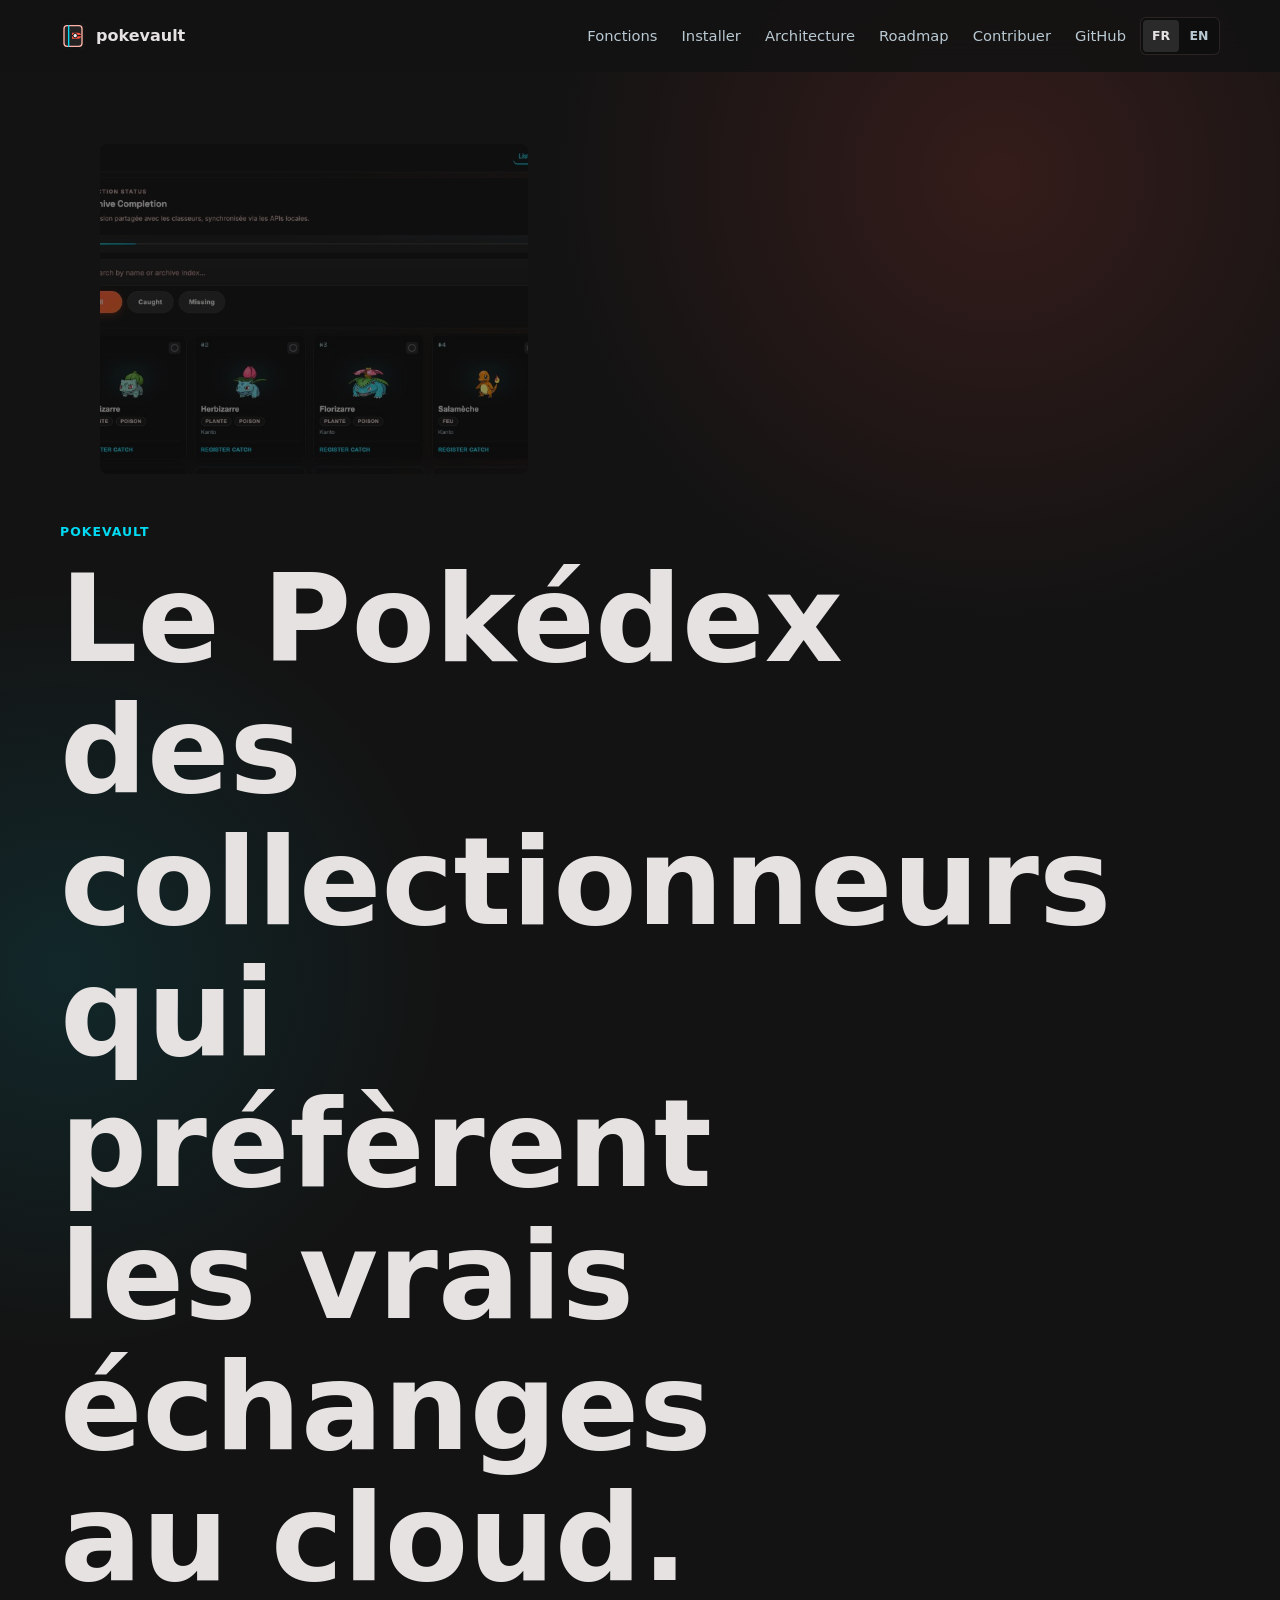
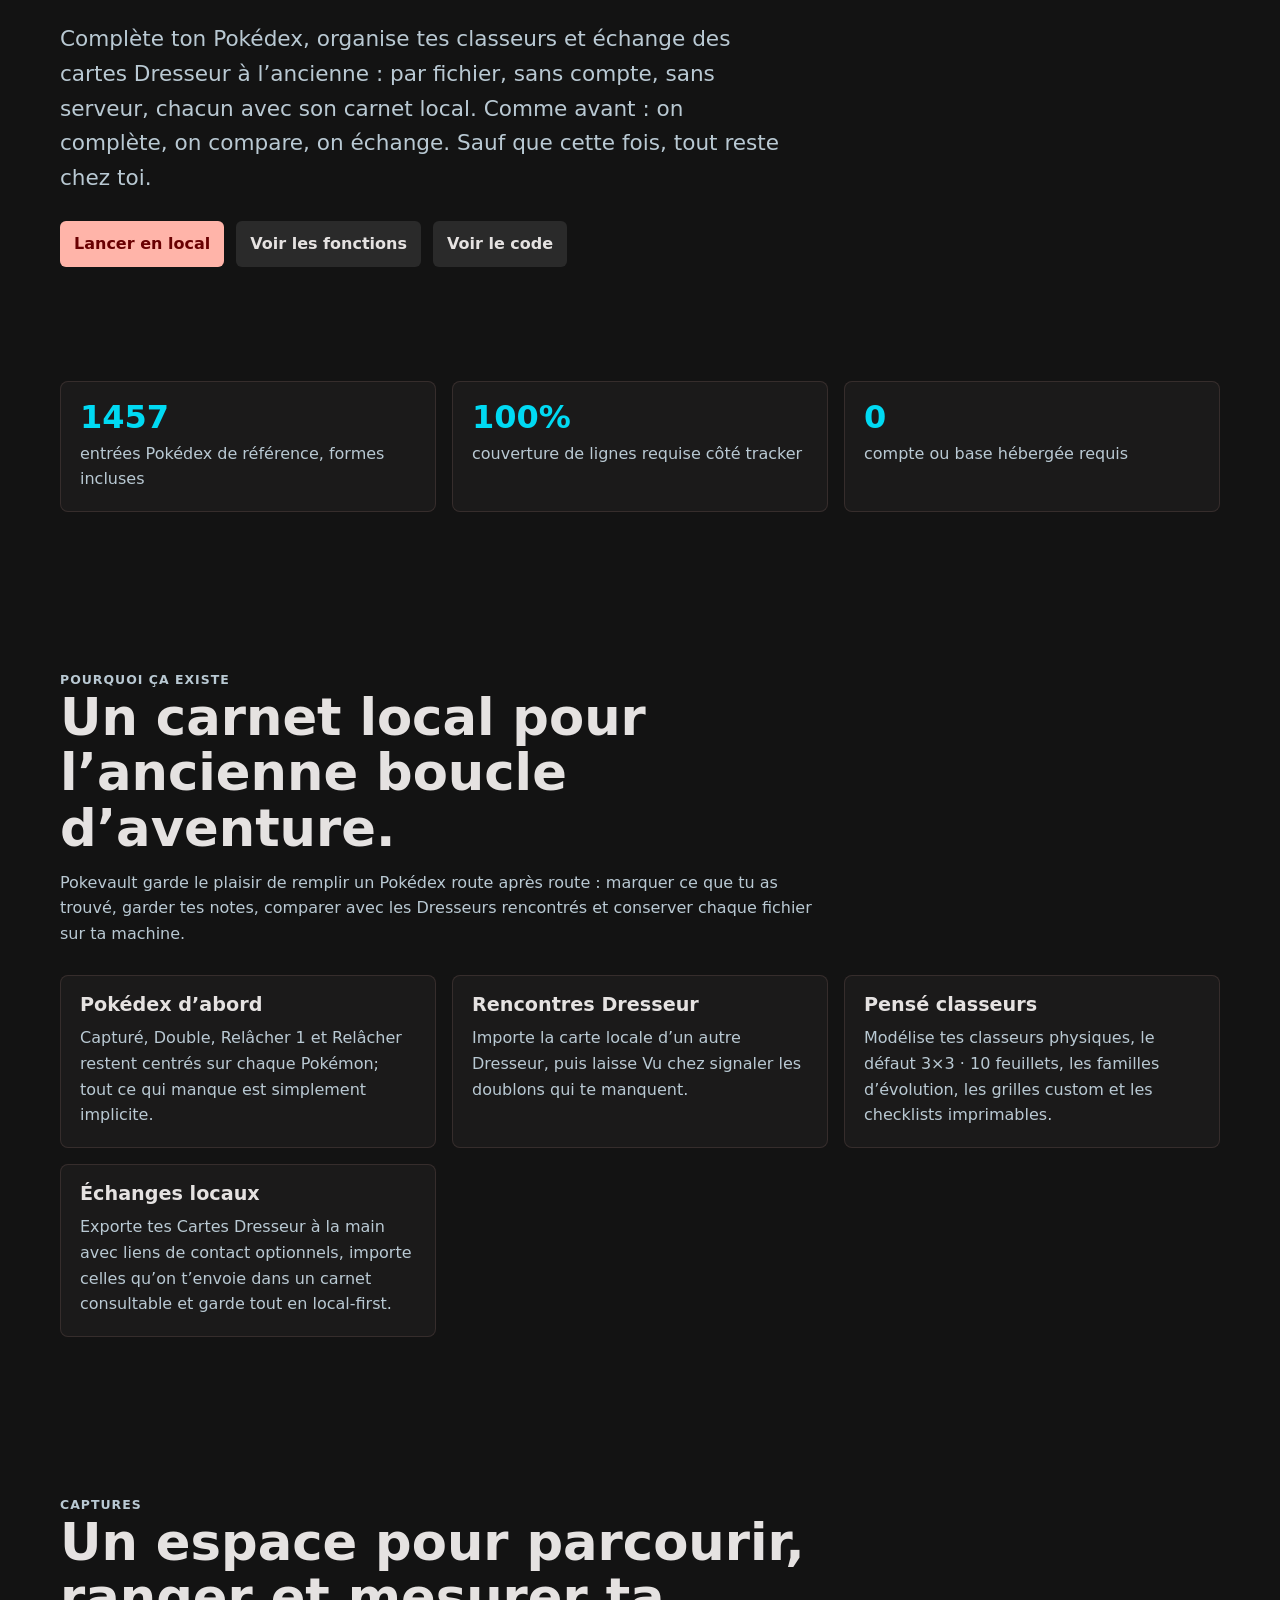
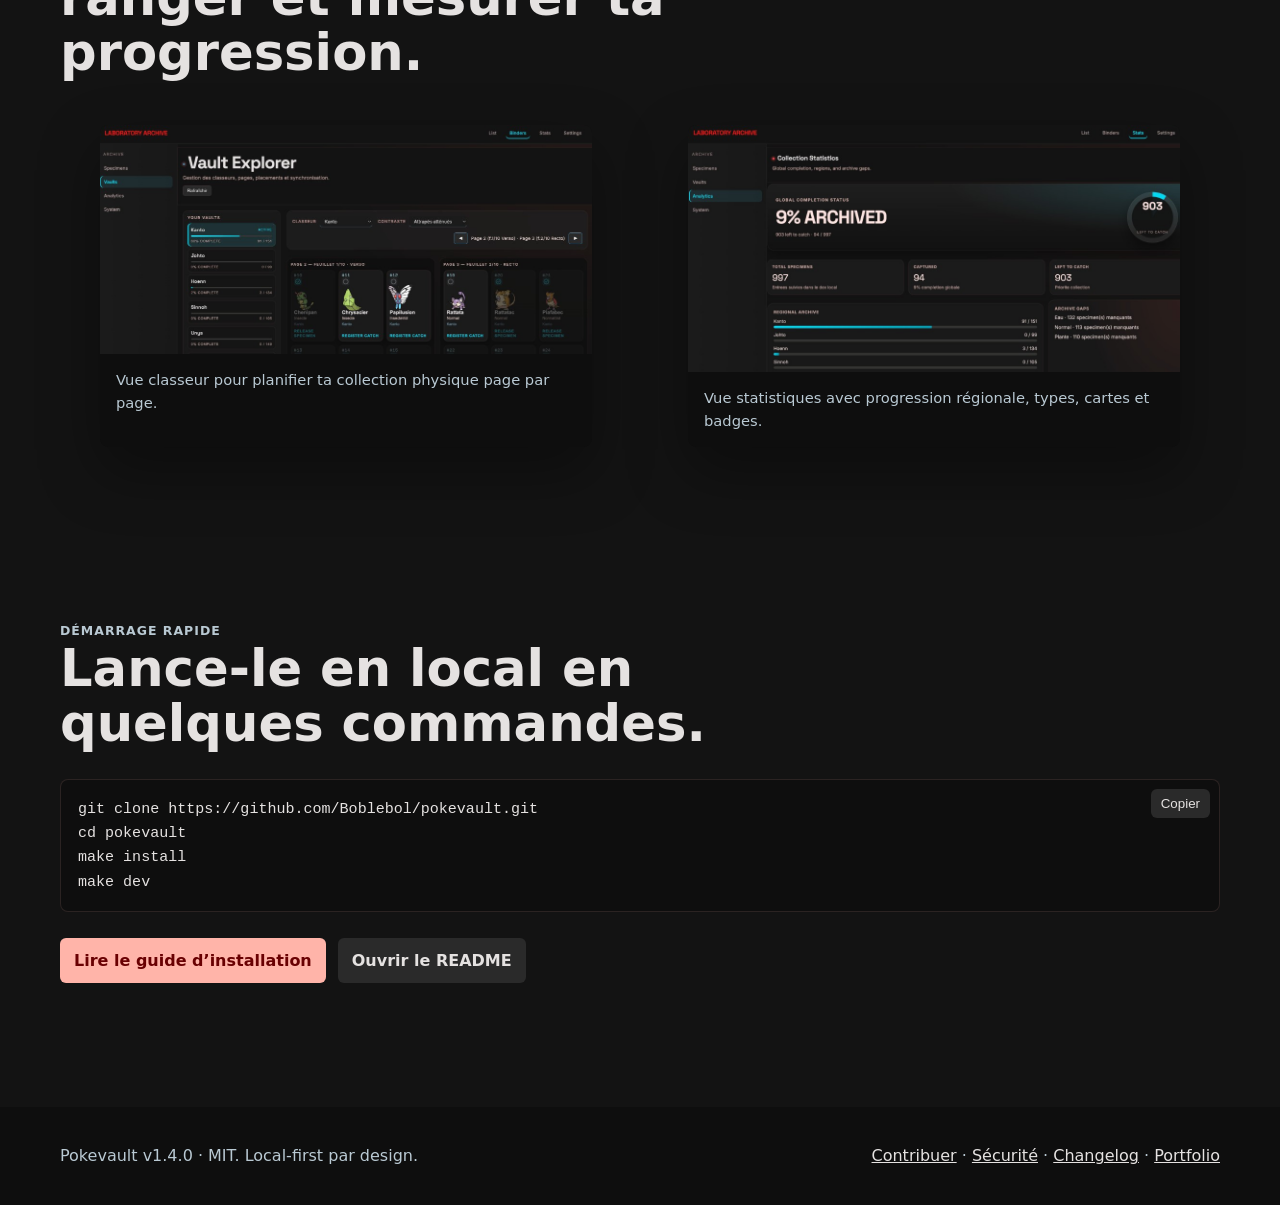
==== docs/index.html @ e346b589 "docs: align simplified capture trade model" ====
<!doctype html>
<html lang="fr" data-i18n-document="landing">
  <head>
    <meta charset="utf-8">
    <meta name="viewport" content="width=device-width, initial-scale=1">
    <title>Pokevault - Le Pokédex des vrais échanges</title>
    <meta name="description" content="Pokevault est le Pokédex local-first des collectionneurs qui préfèrent les vrais échanges au cloud.">
    <link rel="stylesheet" href="assets/site.css">
    <link rel="icon" href="assets/favicon.svg" type="image/svg+xml">
    <script src="assets/i18n.js" defer></script>
    <script src="assets/site.js" defer></script>
  </head>
  <body>
    <header class="site-header">
      <nav class="nav" aria-label="Navigation principale" data-i18n-aria-label="nav.main">
        <a class="brand" href="index.html" data-nav><span class="brand-mark" aria-hidden="true"><img src="assets/logo-mark.svg" alt=""></span><span>pokevault</span></a>
        <div class="nav-links">
          <a href="features.html" data-nav data-i18n="nav.features">Fonctions</a>
          <a href="install.html" data-nav data-i18n="nav.install">Installer</a>
          <a href="architecture.html" data-nav data-i18n="nav.architecture">Architecture</a>
          <a href="roadmap.html" data-nav data-i18n="nav.roadmap">Roadmap</a>
          <a href="contributing.html" data-nav data-i18n="nav.contribute">Contribuer</a>
          <a href="https://github.com/Boblebol/pokevault">GitHub</a>
          <div class="language-switch" role="group" aria-label="Langue" data-i18n-aria-label="nav.language">
            <button type="button" data-i18n-locale="fr" aria-pressed="true">FR</button>
            <button type="button" data-i18n-locale="en" aria-pressed="false">EN</button>
          </div>
        </div>
      </nav>
    </header>

    <main class="page">
      <section class="hero">
        <div class="hero-inner">
          <figure class="hero-shot" aria-label="Capture de la vue collection Pokevault" data-i18n-aria-label="landing.hero.shot_label">
            <img src="screenshots/list-view.png" alt="Grille de collection Pokevault avec progression et cartes Pokemon" data-i18n-alt="landing.hero.shot_alt">
          </figure>
          <div class="hero-copy">
            <p class="eyebrow" data-i18n="landing.hero.kicker">pokevault</p>
            <h1 data-i18n="landing.hero.title">Le Pokédex des collectionneurs qui préfèrent les vrais échanges au cloud.</h1>
            <p class="lead" data-i18n="landing.hero.lead">
              Complète ton Pokédex, organise tes classeurs et échange des
              cartes Dresseur à l’ancienne : par fichier, sans compte, sans
              serveur, chacun avec son carnet local. Comme avant : on complète,
              on compare, on échange. Sauf que cette fois, tout reste chez toi.
            </p>
            <div class="actions">
              <a class="btn btn-primary" href="install.html" data-i18n="landing.hero.primary">Lancer en local</a>
              <a class="btn" href="features.html" data-i18n="landing.hero.features">Voir les fonctions</a>
              <a class="btn" href="https://github.com/Boblebol/pokevault" data-i18n="landing.hero.source">Voir le code</a>
            </div>
          </div>
        </div>
      </section>

      <section class="section">
        <div class="grid grid-3">
          <div class="metric"><strong>1457</strong><span data-i18n="landing.metric.entries">entrées Pokédex de référence, formes incluses</span></div>
          <div class="metric"><strong>100%</strong><span data-i18n="landing.metric.coverage">couverture de lignes requise côté tracker</span></div>
          <div class="metric"><strong>0</strong><span data-i18n="landing.metric.accounts">compte ou base hébergée requis</span></div>
        </div>
      </section>

      <section class="section">
        <div class="section-head">
          <p class="eyebrow" data-i18n="landing.why.kicker">Pourquoi ça existe</p>
          <h2 data-i18n="landing.why.title">Un carnet local pour l’ancienne boucle d’aventure.</h2>
          <p data-i18n="landing.why.text">
            Pokevault garde le plaisir de remplir un Pokédex route après route :
            marquer ce que tu as trouvé, garder tes notes, comparer avec les
            Dresseurs rencontrés et conserver chaque fichier sur ta machine.
          </p>
        </div>
        <div class="grid grid-3">
          <article class="feature">
            <h3 data-i18n="landing.feature.pokedex.title">Pokédex d’abord</h3>
            <p data-i18n="landing.feature.pokedex.text">Capturé, Double, Relâcher 1 et Relâcher restent centrés sur chaque Pokémon; tout ce qui manque est simplement implicite.</p>
          </article>
          <article class="feature">
            <h3 data-i18n="landing.feature.trainers.title">Rencontres Dresseur</h3>
            <p data-i18n="landing.feature.trainers.text">Importe la carte locale d’un autre Dresseur, puis laisse Vu chez signaler les doublons qui te manquent.</p>
          </article>
          <article class="feature">
            <h3 data-i18n="landing.feature.binders.title">Pensé classeurs</h3>
            <p data-i18n="landing.feature.binders.text">Modélise tes classeurs physiques, le défaut 3×3 · 10 feuillets, les familles d’évolution, les grilles custom et les checklists imprimables.</p>
          </article>
          <article class="feature">
            <h3 data-i18n="landing.feature.local.title">Échanges locaux</h3>
            <p data-i18n="landing.feature.local.text">Exporte tes Cartes Dresseur à la main avec liens de contact optionnels, importe celles qu’on t’envoie dans un carnet consultable et garde tout en local-first.</p>
          </article>
        </div>
      </section>

      <section class="section">
        <div class="section-head">
          <p class="eyebrow" data-i18n="landing.screens.kicker">Captures</p>
          <h2 data-i18n="landing.screens.title">Un espace pour parcourir, ranger et mesurer ta progression.</h2>
        </div>
        <div class="grid grid-2">
          <figure class="screenshot">
            <img src="screenshots/binder-view.png" alt="Vue classeur avec navigation de coffres et grille de cartes" data-i18n-alt="landing.screens.binder_alt">
            <figcaption data-i18n="landing.screens.binder_caption">Vue classeur pour planifier ta collection physique page par page.</figcaption>
          </figure>
          <figure class="screenshot">
            <img src="screenshots/stats-view.png" alt="Vue statistiques avec métriques de complétion et cartes de progression" data-i18n-alt="landing.screens.stats_alt">
            <figcaption data-i18n="landing.screens.stats_caption">Vue statistiques avec progression régionale, types, cartes et badges.</figcaption>
          </figure>
        </div>
      </section>

      <section class="section">
        <div class="section-head">
          <p class="eyebrow" data-i18n="landing.quick.kicker">Démarrage rapide</p>
          <h2 data-i18n="landing.quick.title">Lance-le en local en quelques commandes.</h2>
        </div>
        <div class="code-card">
          <button class="copy-btn" type="button" data-copy="#quick-start" data-i18n="landing.quick.copy">Copier</button>
          <pre id="quick-start"><code>git clone https://github.com/Boblebol/pokevault.git
cd pokevault
make install
make dev</code></pre>
        </div>
        <div class="actions">
          <a class="btn btn-primary" href="install.html" data-i18n="landing.quick.install">Lire le guide d’installation</a>
          <a class="btn" href="../README.md" data-i18n="landing.quick.readme">Ouvrir le README</a>
        </div>
      </section>
    </main>

    <footer class="site-footer">
      <div class="footer-inner">
        <span data-i18n="landing.footer.status">Pokevault v1.4.0 · MIT. Local-first par design.</span>
        <span><a href="contributing.html" data-i18n="landing.footer.contribute">Contribuer</a> · <a href="../SECURITY.md" data-i18n="landing.footer.security">Sécurité</a> · <a href="../CHANGELOG.md" data-i18n="landing.footer.changelog">Changelog</a> · <a href="https://alexandre-enouf.fr" data-i18n="landing.footer.portfolio">Portfolio</a></span>
      </div>
    </footer>
  </body>
</html>
---- docs/assets/site.css ----
:root {
  color-scheme: dark;
  --bg: #131313;
  --bg-low: #0e0e0e;
  --surface: #1c1b1b;
  --surface-high: #2a2a2a;
  --surface-top: #353534;
  --text: #e5e2e1;
  --muted: #b9c9d3;
  --soft: #8c8582;
  --primary: #ffb4a9;
  --primary-strong: #ff5544;
  --accent: #00daf3;
  --accent-dim: #009fb2;
  --line: rgba(175, 135, 130, 0.18);
  --max: 1160px;
}

* {
  box-sizing: border-box;
}

html {
  scroll-behavior: smooth;
}

body {
  margin: 0;
  background:
    radial-gradient(circle at 78% 4%, rgba(255, 85, 68, 0.14), transparent 28rem),
    radial-gradient(circle at 5% 22%, rgba(0, 218, 243, 0.1), transparent 24rem),
    var(--bg);
  color: var(--text);
  font-family: Inter, ui-sans-serif, system-ui, -apple-system, BlinkMacSystemFont, "Segoe UI", sans-serif;
  line-height: 1.6;
}

a {
  color: inherit;
}

img {
  display: block;
  max-width: 100%;
}

.site-header {
  position: sticky;
  top: 0;
  z-index: 20;
  background: rgba(19, 19, 19, 0.88);
  backdrop-filter: blur(18px);
}

.nav {
  width: min(var(--max), calc(100% - 32px));
  margin: 0 auto;
  min-height: 72px;
  display: flex;
  align-items: center;
  justify-content: space-between;
  gap: 18px;
}

.brand {
  display: inline-flex;
  align-items: center;
  gap: 10px;
  text-decoration: none;
  font-weight: 800;
  letter-spacing: 0;
}

.brand-mark {
  width: 26px;
  height: 26px;
  border-radius: 6px;
  overflow: hidden;
  background: var(--bg-low);
  box-shadow: inset 0 0 0 1px var(--line);
}

.brand-mark img {
  width: 100%;
  height: 100%;
  object-fit: contain;
}

.nav-links {
  display: flex;
  align-items: center;
  gap: 4px;
  flex-wrap: wrap;
  justify-content: flex-end;
}

.nav-links a {
  color: var(--muted);
  text-decoration: none;
  font-size: 0.92rem;
  padding: 8px 10px;
  border-radius: 6px;
}

.nav-links a:hover,
.nav-links a[aria-current="page"] {
  color: var(--text);
  background: var(--surface-high);
}

.language-switch {
  display: inline-grid;
  grid-template-columns: repeat(2, minmax(36px, auto));
  gap: 2px;
  padding: 2px;
  border: 1px solid var(--line);
  border-radius: 6px;
  background: var(--bg-low);
}

.language-switch button {
  min-height: 32px;
  border: 0;
  border-radius: 4px;
  padding: 6px 8px;
  background: transparent;
  color: var(--muted);
  font: inherit;
  font-size: 0.78rem;
  font-weight: 800;
  letter-spacing: 0;
  cursor: pointer;
}

.language-switch button:hover,
.language-switch button.is-active,
.language-switch button[aria-pressed="true"] {
  background: var(--surface-high);
  color: var(--text);
}

.page {
  width: min(var(--max), calc(100% - 32px));
  margin: 0 auto;
}

.hero {
  min-height: calc(100vh - 72px);
  display: grid;
  align-items: end;
  padding: 56px 0 42px;
}

.hero-inner {
  display: grid;
  gap: 32px;
}

.hero-shot {
  position: relative;
  min-height: 330px;
  overflow: hidden;
  border-radius: 8px;
  background: var(--bg-low);
}

.hero-shot img {
  width: 100%;
  height: 100%;
  min-height: 330px;
  object-fit: cover;
  opacity: 0.52;
}

.hero-copy {
  max-width: 820px;
}

.eyebrow {
  margin: 0 0 12px;
  color: var(--accent);
  font-size: 0.78rem;
  font-weight: 800;
  letter-spacing: 0.08em;
  text-transform: uppercase;
}

h1,
h2,
h3 {
  margin: 0;
  line-height: 1.08;
  letter-spacing: 0;
}

h1 {
  font-size: clamp(3.2rem, 10vw, 7.6rem);
}

h2 {
  font-size: clamp(2rem, 4vw, 3.8rem);
}

h3 {
  font-size: 1.2rem;
}

.lead {
  max-width: 720px;
  margin: 18px 0 0;
  color: var(--muted);
  font-size: clamp(1.05rem, 2vw, 1.35rem);
}

.actions {
  display: flex;
  flex-wrap: wrap;
  gap: 12px;
  margin-top: 26px;
}

.btn {
  display: inline-flex;
  align-items: center;
  justify-content: center;
  min-height: 42px;
  padding: 10px 14px;
  border-radius: 6px;
  text-decoration: none;
  font-weight: 800;
  background: var(--surface-high);
  color: var(--text);
}

.btn-primary {
  background: var(--primary);
  color: #690002;
}

.section {
  padding: 72px 0;
}

.section-head {
  max-width: 760px;
  margin-bottom: 28px;
}

.section-head p {
  color: var(--muted);
  margin: 14px 0 0;
}

.grid {
  display: grid;
  gap: 16px;
}

.grid-2 {
  grid-template-columns: repeat(2, minmax(0, 1fr));
}

.grid-3 {
  grid-template-columns: repeat(3, minmax(0, 1fr));
}

.panel,
.feature,
.step,
.metric {
  background: rgba(28, 27, 27, 0.86);
  border-radius: 8px;
  padding: 20px;
  box-shadow: inset 0 0 0 1px var(--line);
}

.feature p,
.step p,
.panel p {
  margin: 10px 0 0;
  color: var(--muted);
}

.metric strong {
  display: block;
  font-size: 2rem;
  line-height: 1;
  color: var(--accent);
}

.metric span {
  display: block;
  margin-top: 8px;
  color: var(--muted);
}

.screenshot {
  overflow: hidden;
  border-radius: 8px;
  background: var(--bg-low);
  box-shadow: 0 24px 60px rgba(0, 0, 0, 0.34);
}

.screenshot figcaption {
  color: var(--muted);
  padding: 14px 16px;
  font-size: 0.92rem;
}

.code-card {
  position: relative;
  background: #0e0e0e;
  border-radius: 8px;
  padding: 18px;
  box-shadow: inset 0 0 0 1px var(--line);
}

.code-card pre {
  margin: 0;
  overflow: auto;
  color: var(--text);
  font-size: 0.94rem;
}

.copy-btn {
  position: absolute;
  top: 10px;
  right: 10px;
  border: 0;
  border-radius: 6px;
  padding: 7px 10px;
  color: var(--text);
  background: var(--surface-high);
  cursor: pointer;
}

.list {
  margin: 0;
  padding-left: 1.1rem;
  color: var(--muted);
}

.list li + li {
  margin-top: 8px;
}

.table {
  width: 100%;
  border-collapse: collapse;
  overflow: hidden;
  border-radius: 8px;
  background: rgba(28, 27, 27, 0.86);
}

.table th,
.table td {
  padding: 12px 14px;
  text-align: left;
  vertical-align: top;
  box-shadow: inset 0 -1px 0 var(--line);
}

.table th {
  color: var(--accent);
  font-size: 0.78rem;
  text-transform: uppercase;
  letter-spacing: 0.08em;
}

.table td {
  color: var(--muted);
}

.site-footer {
  margin-top: 52px;
  padding: 36px 0;
  background: var(--bg-low);
  color: var(--muted);
}

.footer-inner {
  width: min(var(--max), calc(100% - 32px));
  margin: 0 auto;
  display: flex;
  justify-content: space-between;
  gap: 18px;
  flex-wrap: wrap;
}

.footer-inner a {
  color: var(--text);
}

@media (min-width: 900px) {
  .hero-inner {
    grid-template-columns: 0.9fr 1.1fr;
    align-items: end;
  }

  .hero-copy {
    grid-column: 1 / -1;
  }
}

@media (max-width: 820px) {
  .nav {
    align-items: flex-start;
    flex-direction: column;
    padding: 16px 0;
  }

  .hero {
    min-height: auto;
    padding-top: 34px;
  }

  .grid-2,
  .grid-3 {
    grid-template-columns: 1fr;
  }
}
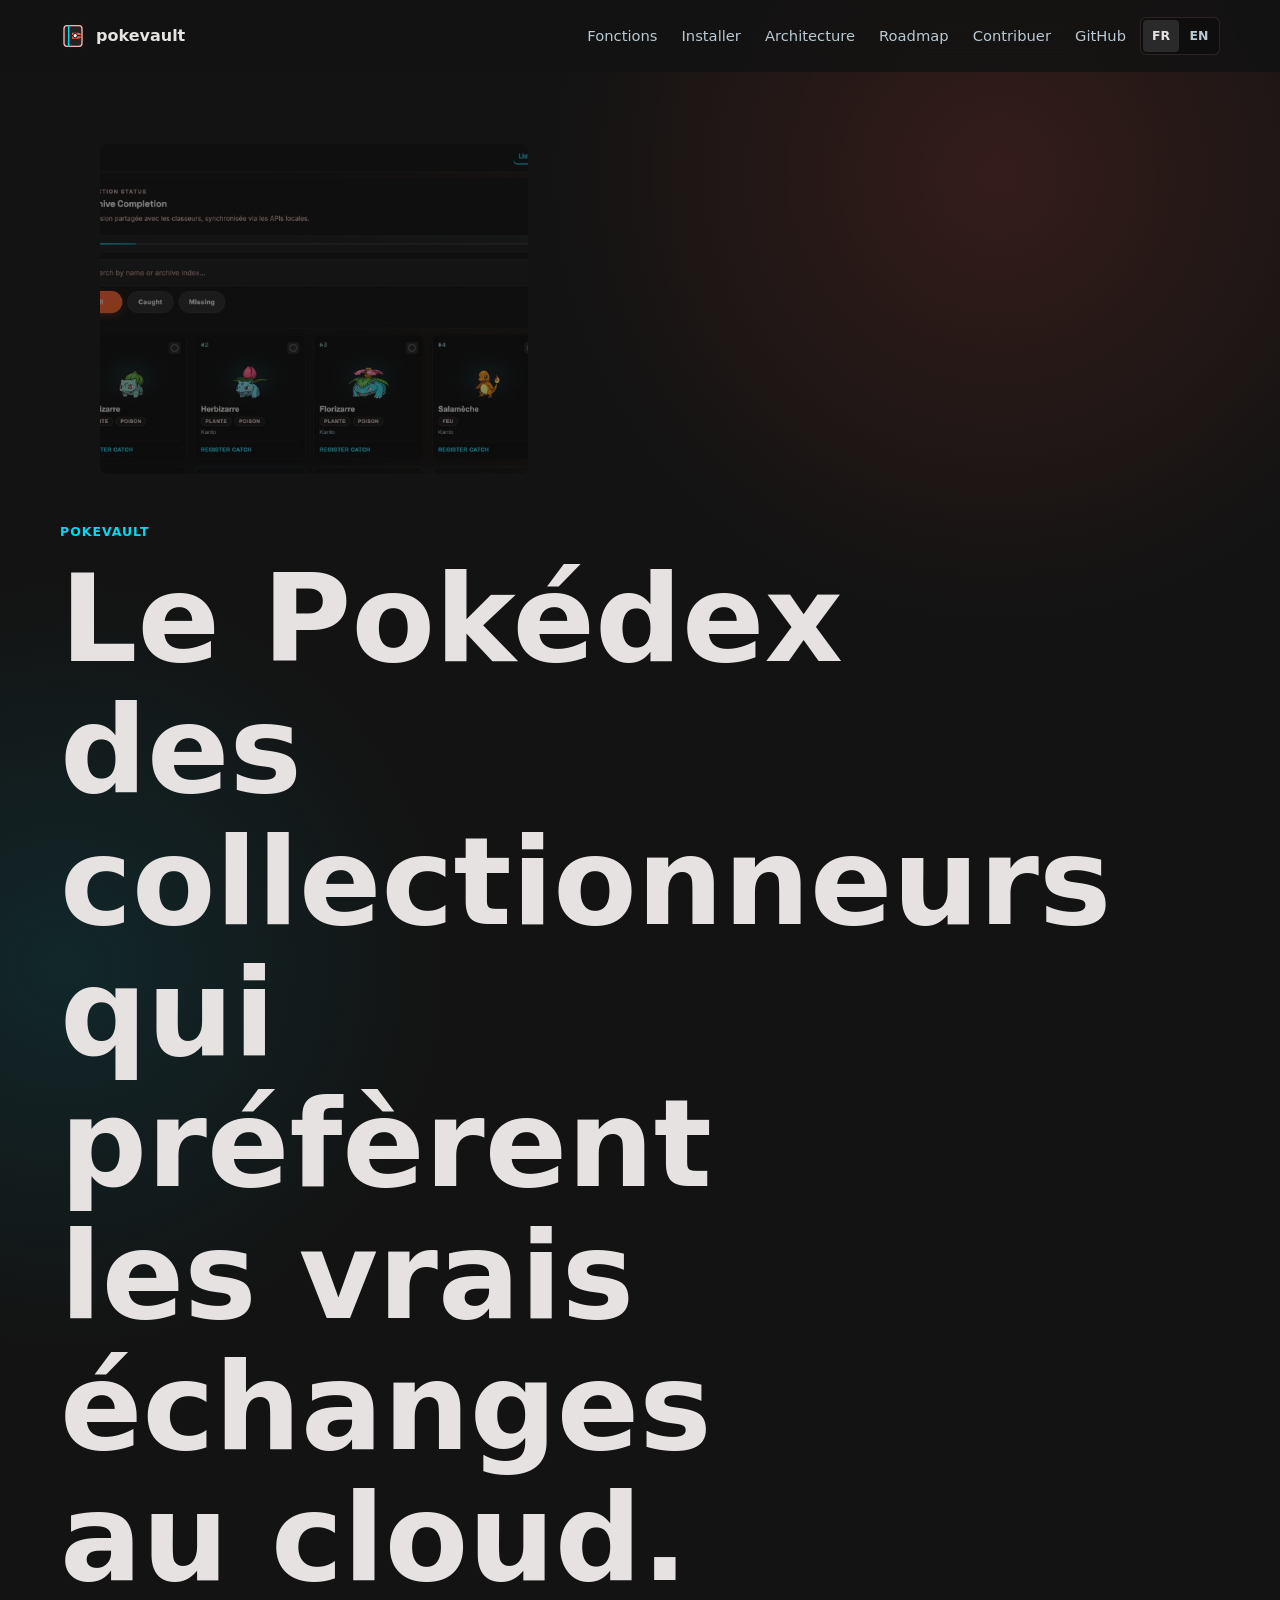
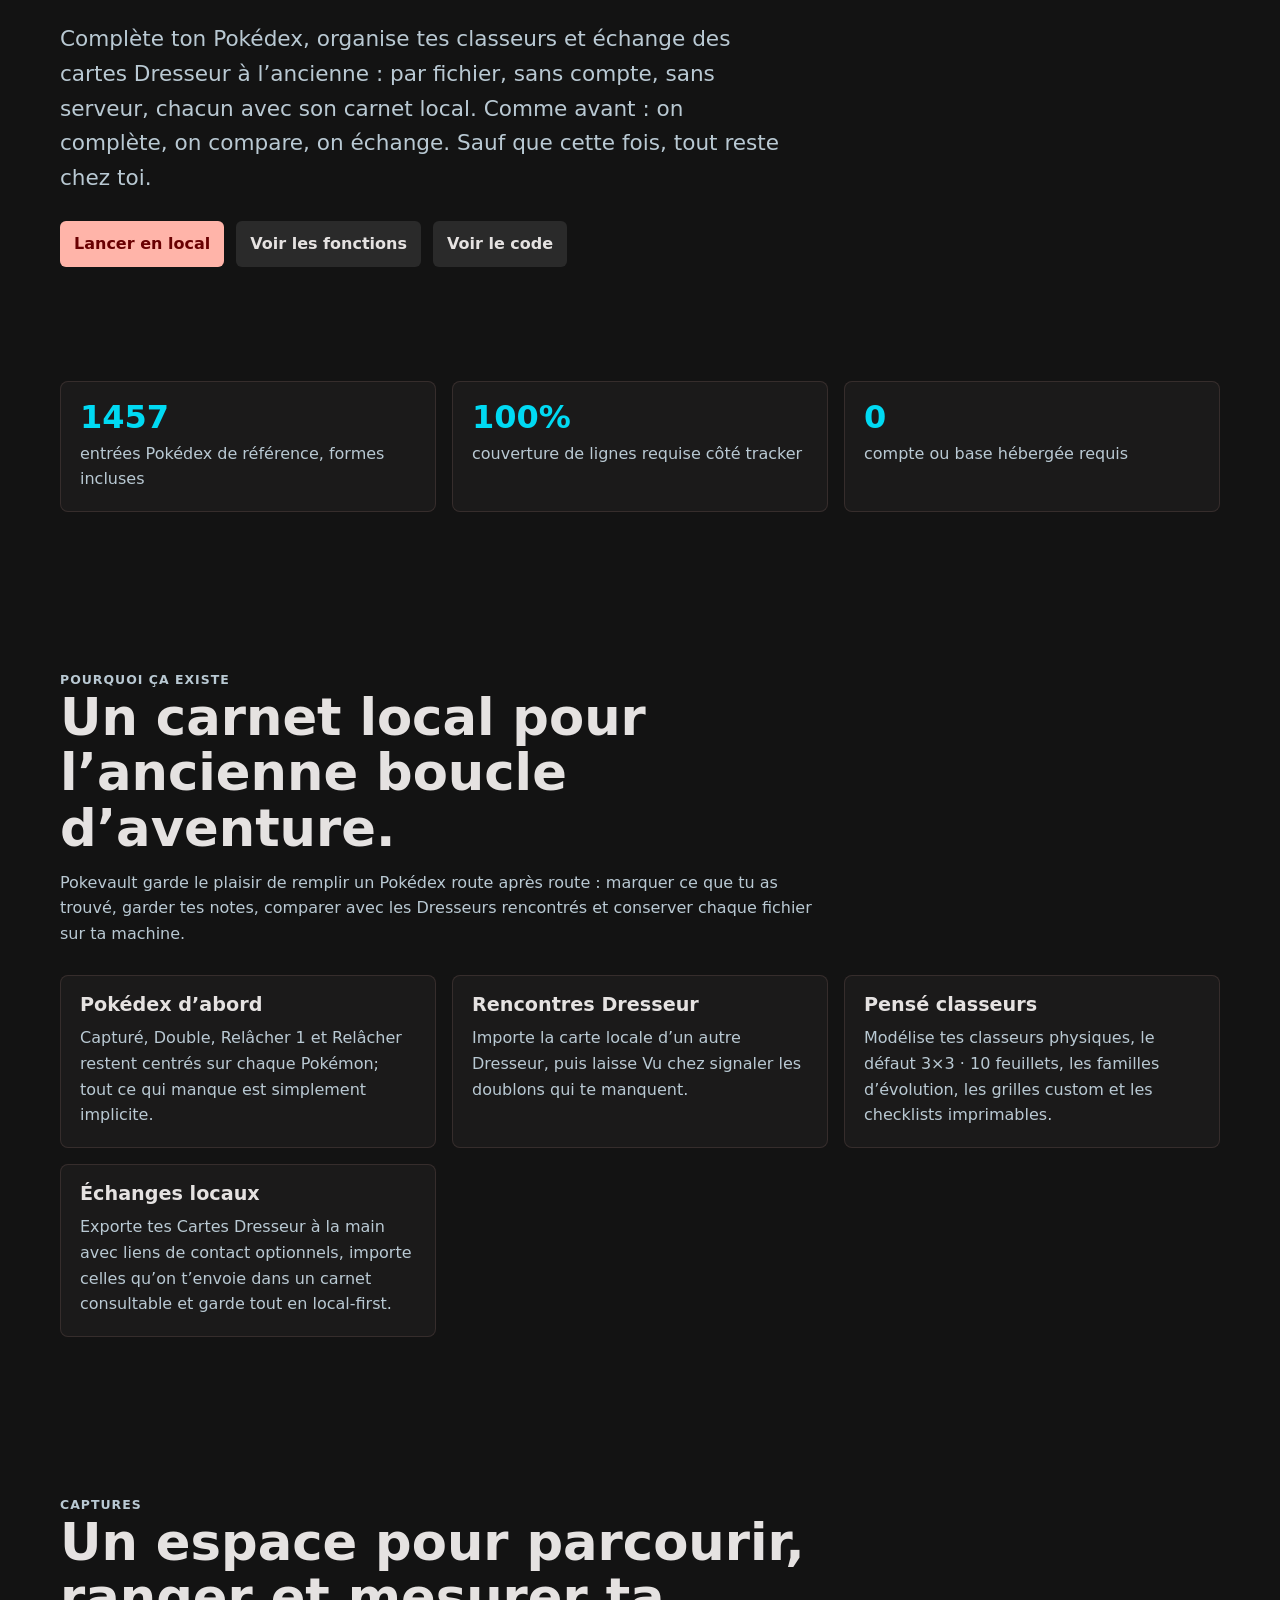
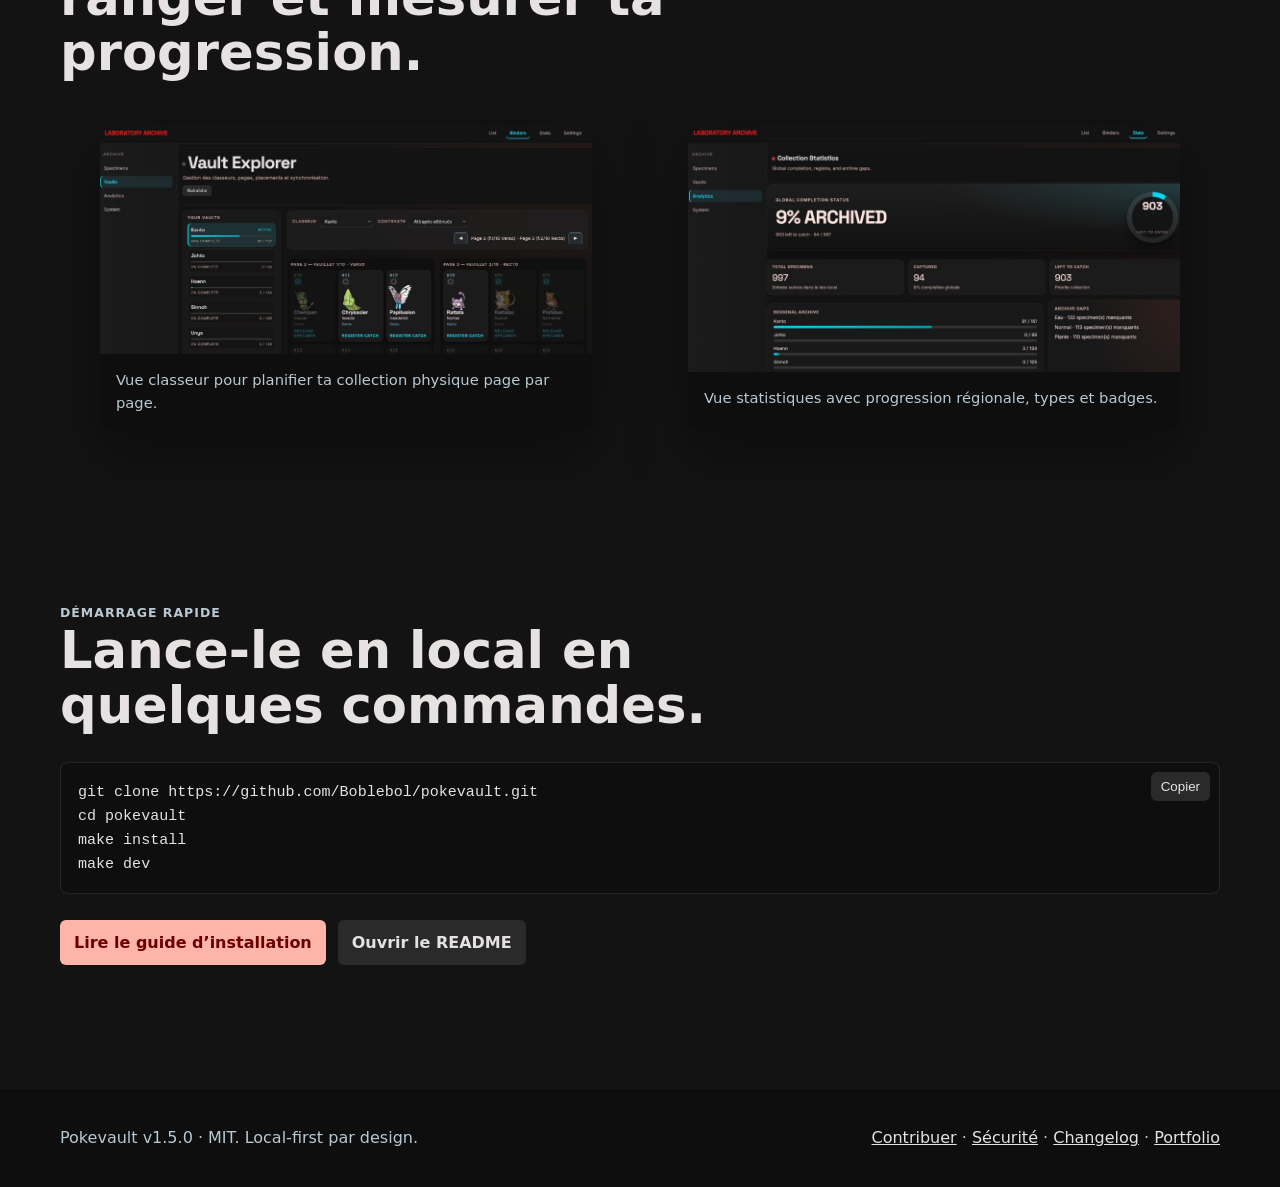
==== commit 1bb0da0a: "chore(release): prepare v1.5.0" ====
--- a/docs/index.html
+++ b/docs/index.html
@@ -129,7 +129,7 @@
 
     <footer class="site-footer">
       <div class="footer-inner">
-        <span data-i18n="landing.footer.status">Pokevault v1.4.0 · MIT. Local-first par design.</span>
+        <span data-i18n="landing.footer.status">Pokevault v1.5.0 · MIT. Local-first par design.</span>
         <span><a href="contributing.html" data-i18n="landing.footer.contribute">Contribuer</a> · <a href="../SECURITY.md" data-i18n="landing.footer.security">Sécurité</a> · <a href="../CHANGELOG.md" data-i18n="landing.footer.changelog">Changelog</a> · <a href="https://alexandre-enouf.fr" data-i18n="landing.footer.portfolio">Portfolio</a></span>
       </div>
     </footer>
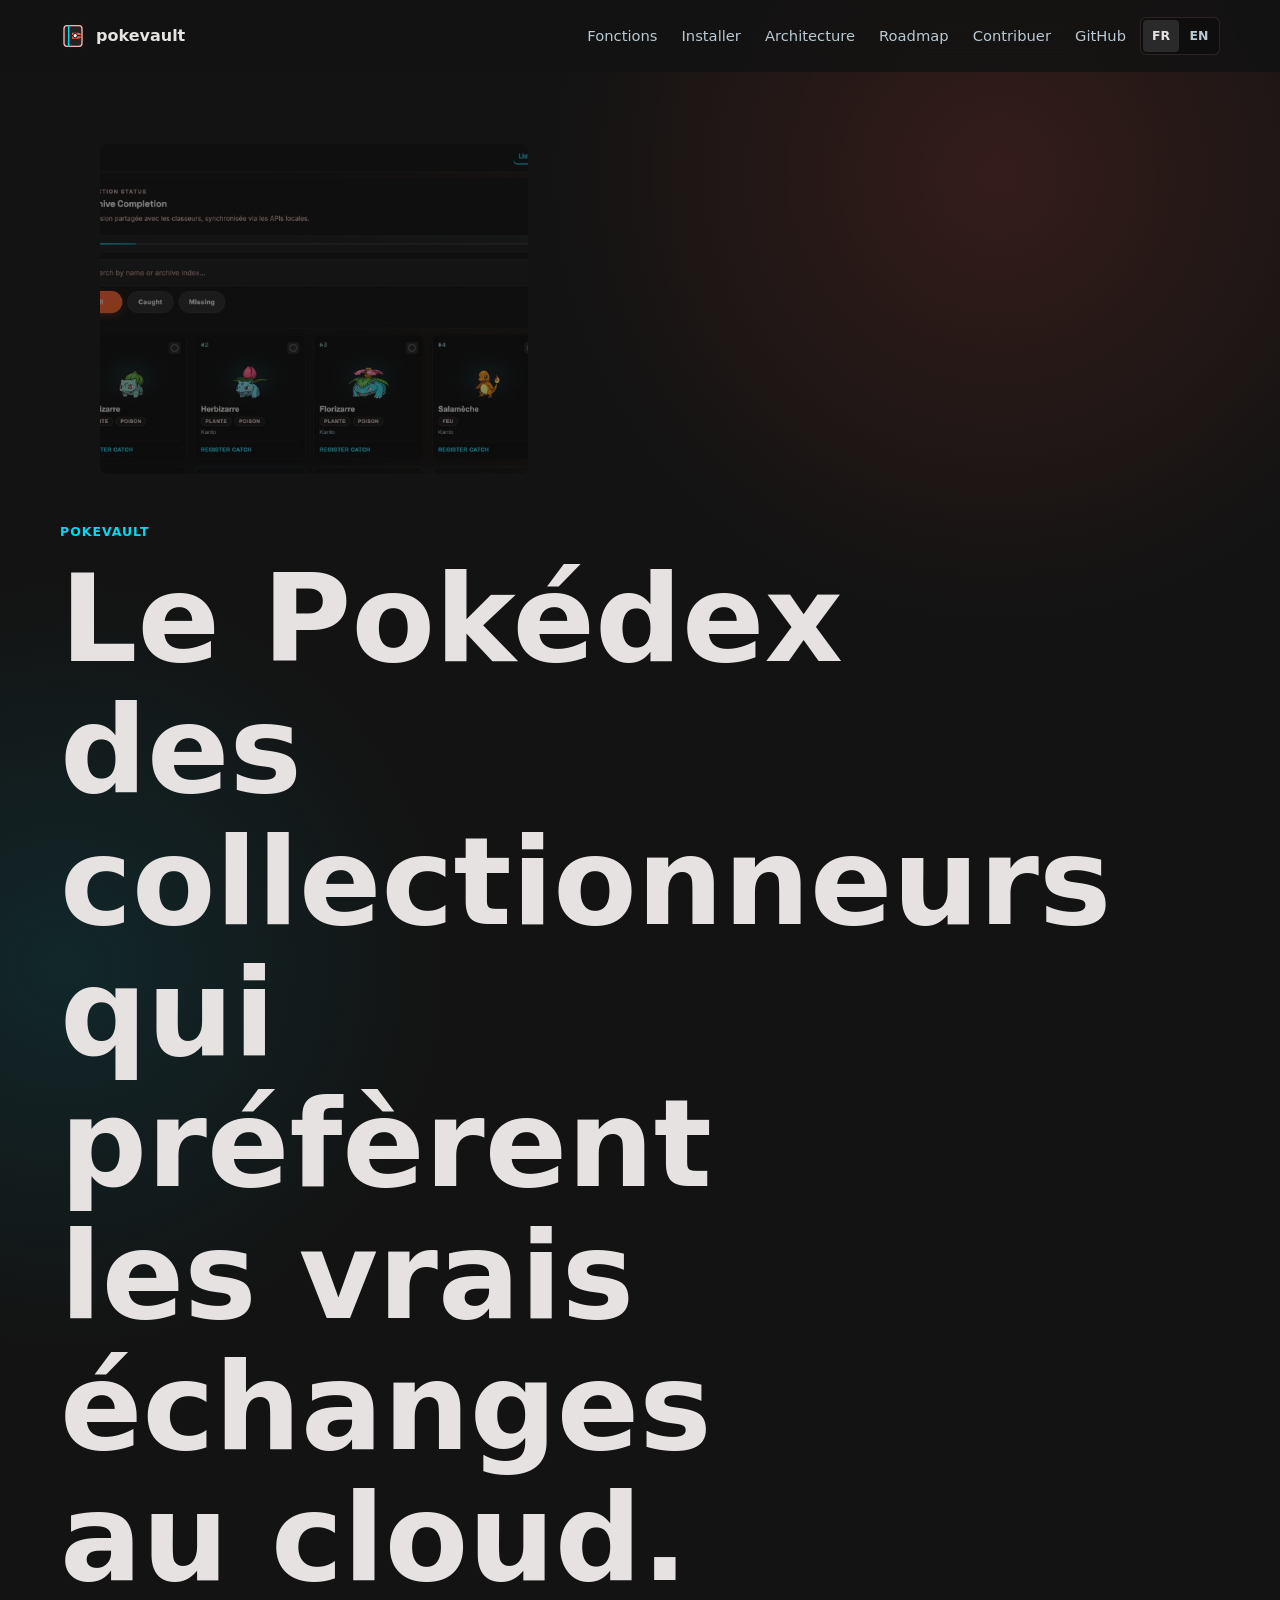
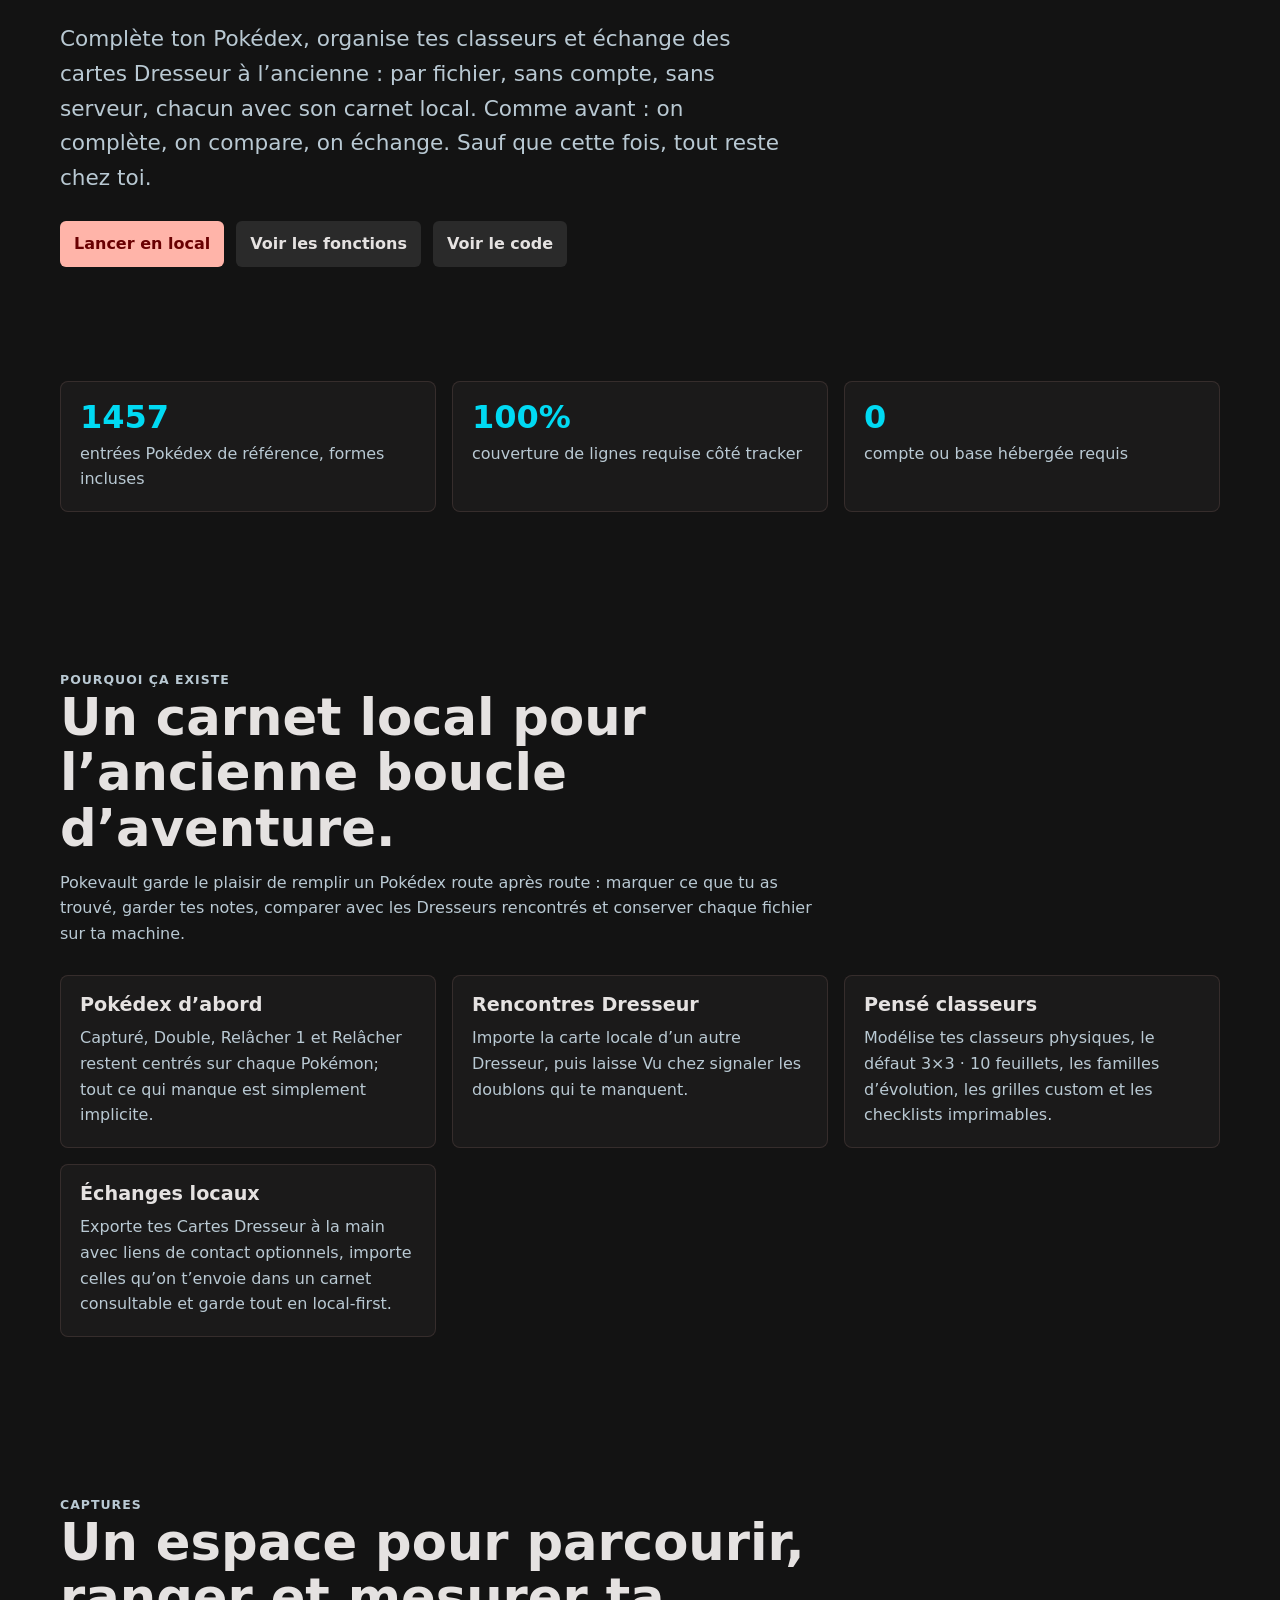
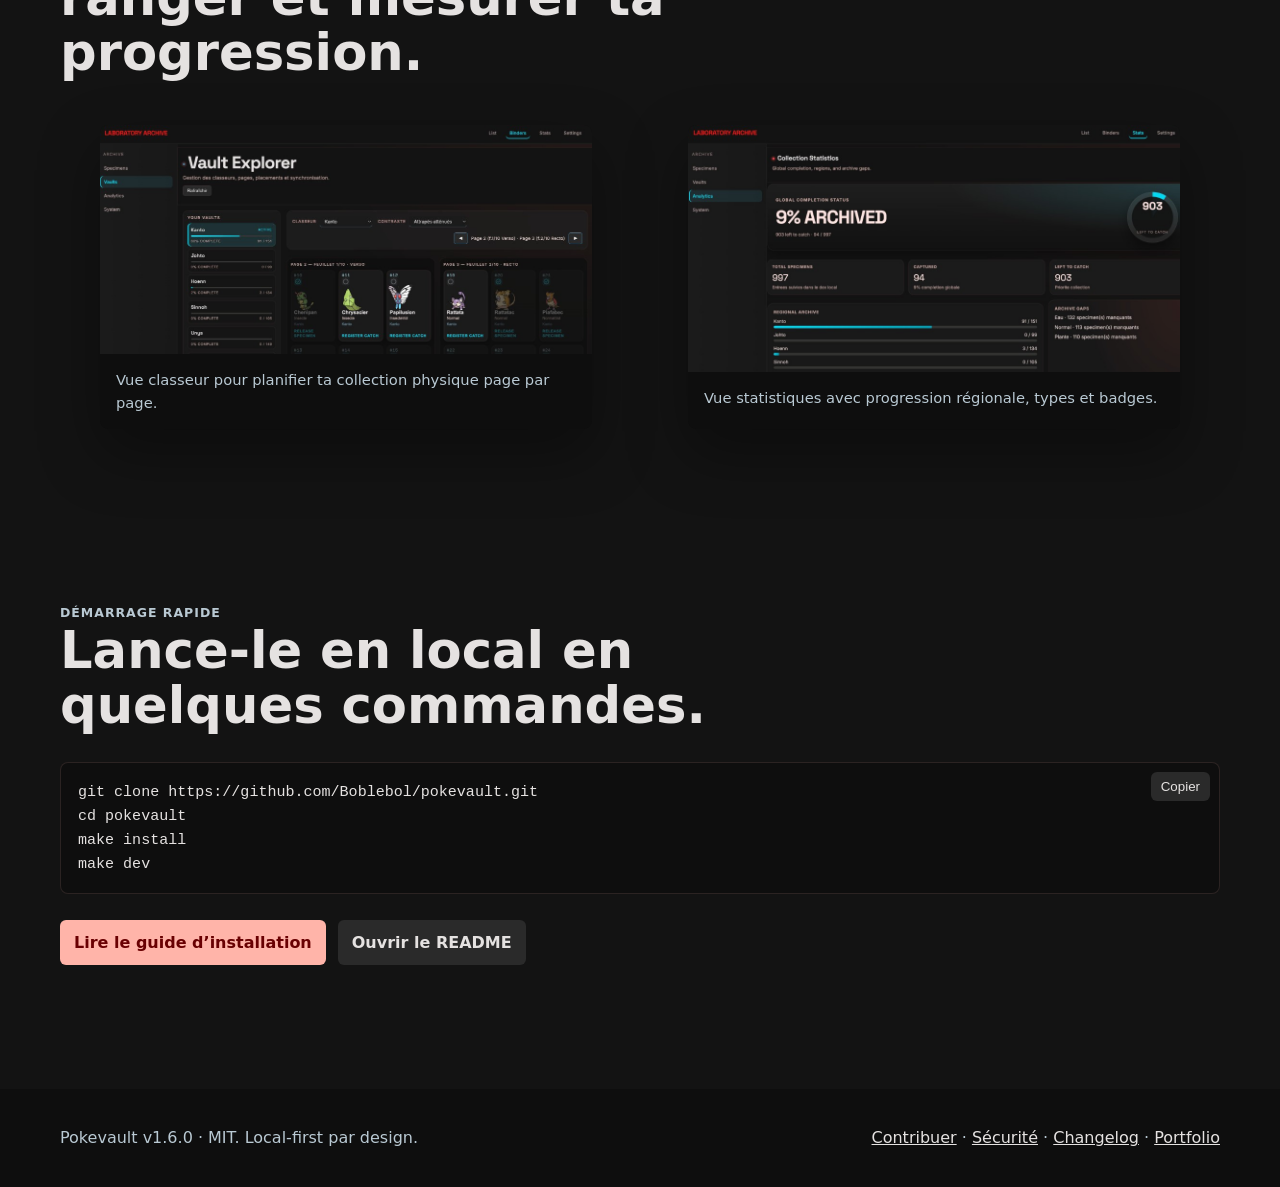
==== commit 3dba2907: "chore(release): bump version to 1.6.0" ====
--- a/docs/index.html
+++ b/docs/index.html
@@ -129,7 +129,7 @@
 
     <footer class="site-footer">
       <div class="footer-inner">
-        <span data-i18n="landing.footer.status">Pokevault v1.5.0 · MIT. Local-first par design.</span>
+        <span data-i18n="landing.footer.status">Pokevault v1.6.0 · MIT. Local-first par design.</span>
         <span><a href="contributing.html" data-i18n="landing.footer.contribute">Contribuer</a> · <a href="../SECURITY.md" data-i18n="landing.footer.security">Sécurité</a> · <a href="../CHANGELOG.md" data-i18n="landing.footer.changelog">Changelog</a> · <a href="https://alexandre-enouf.fr" data-i18n="landing.footer.portfolio">Portfolio</a></span>
       </div>
     </footer>
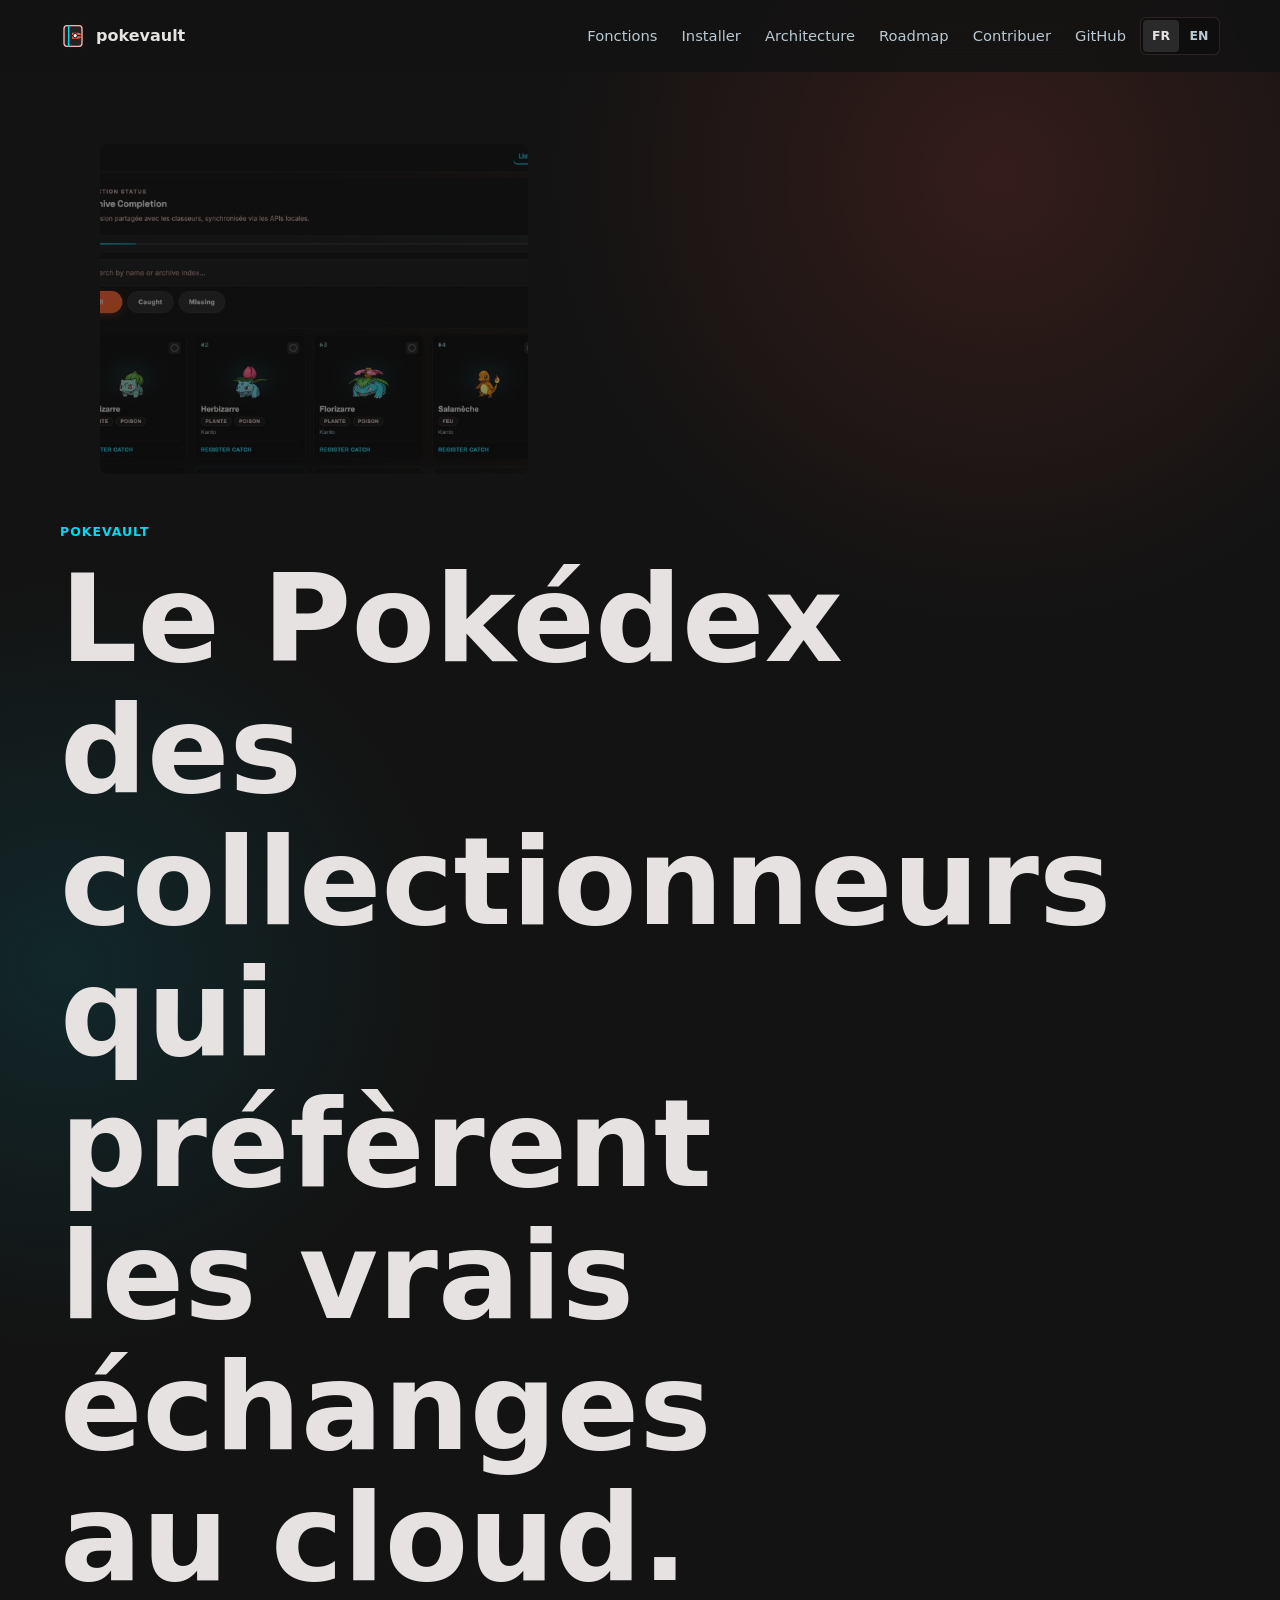
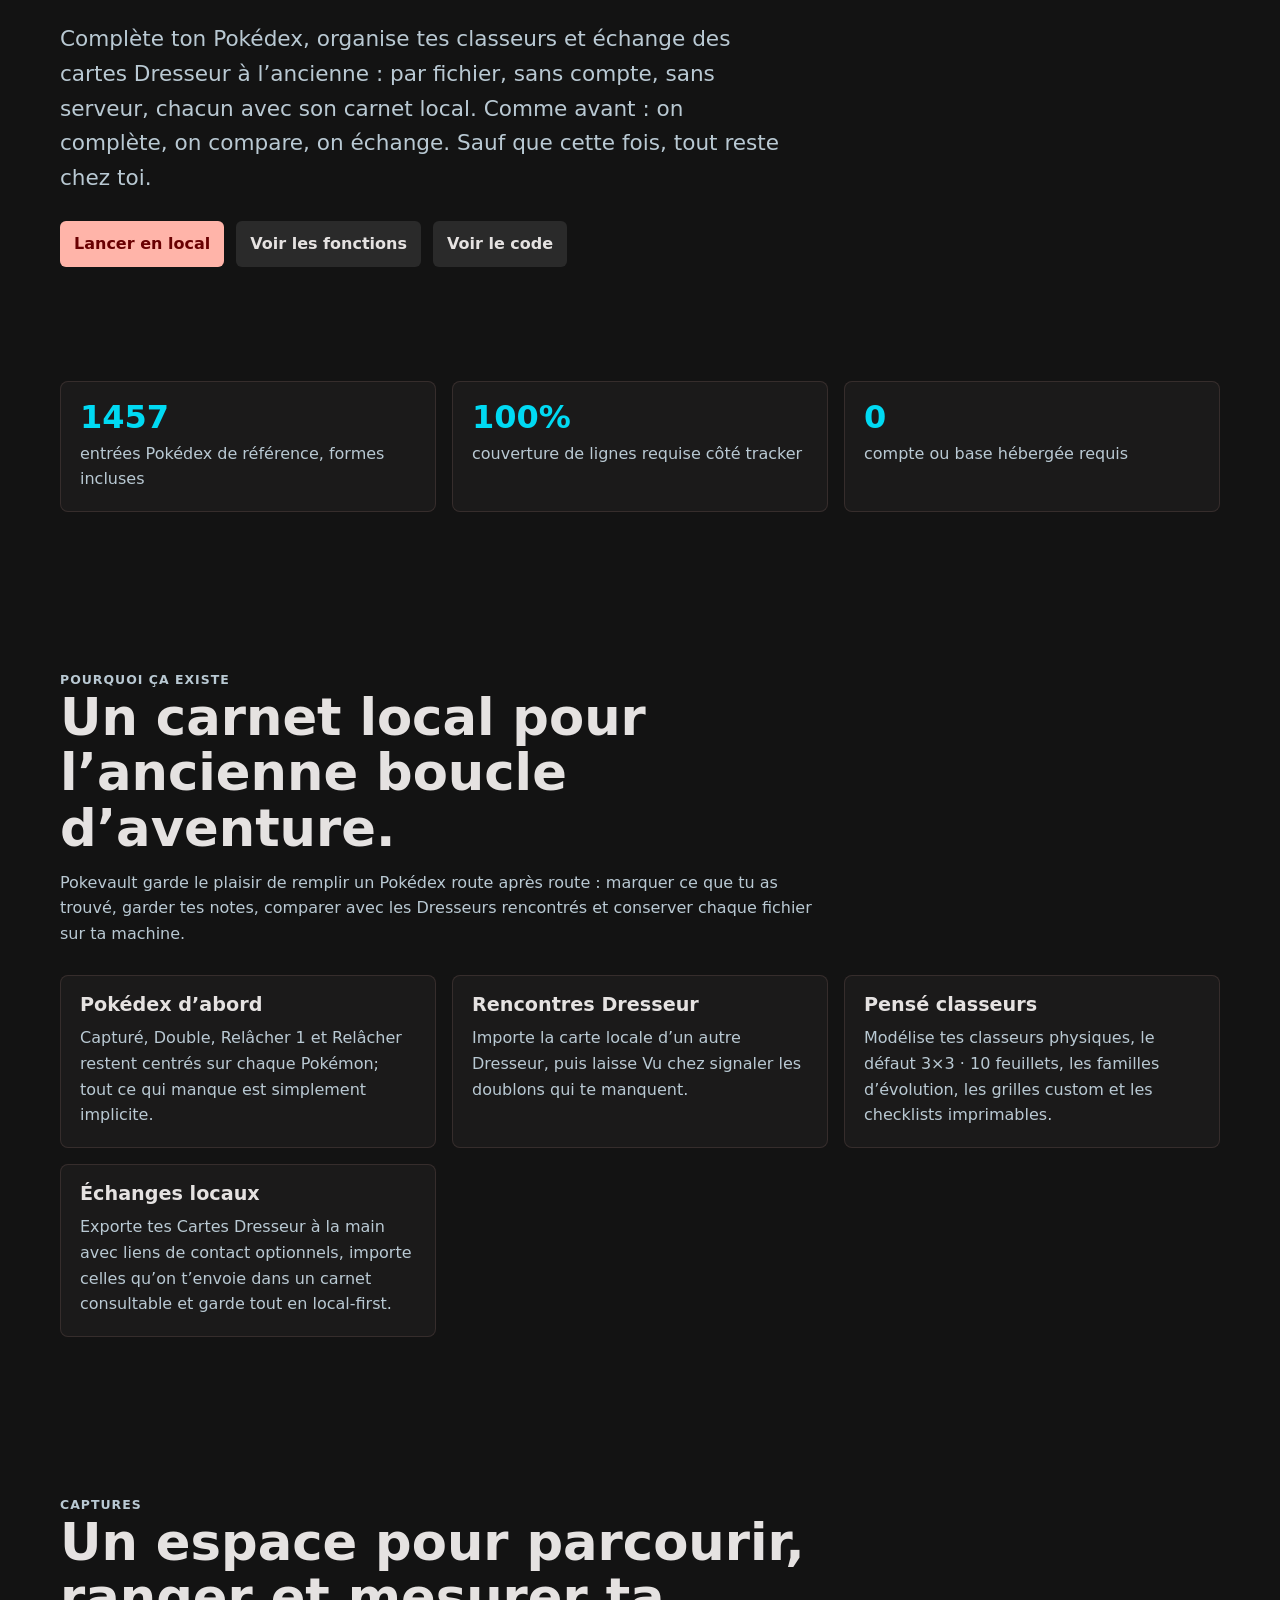
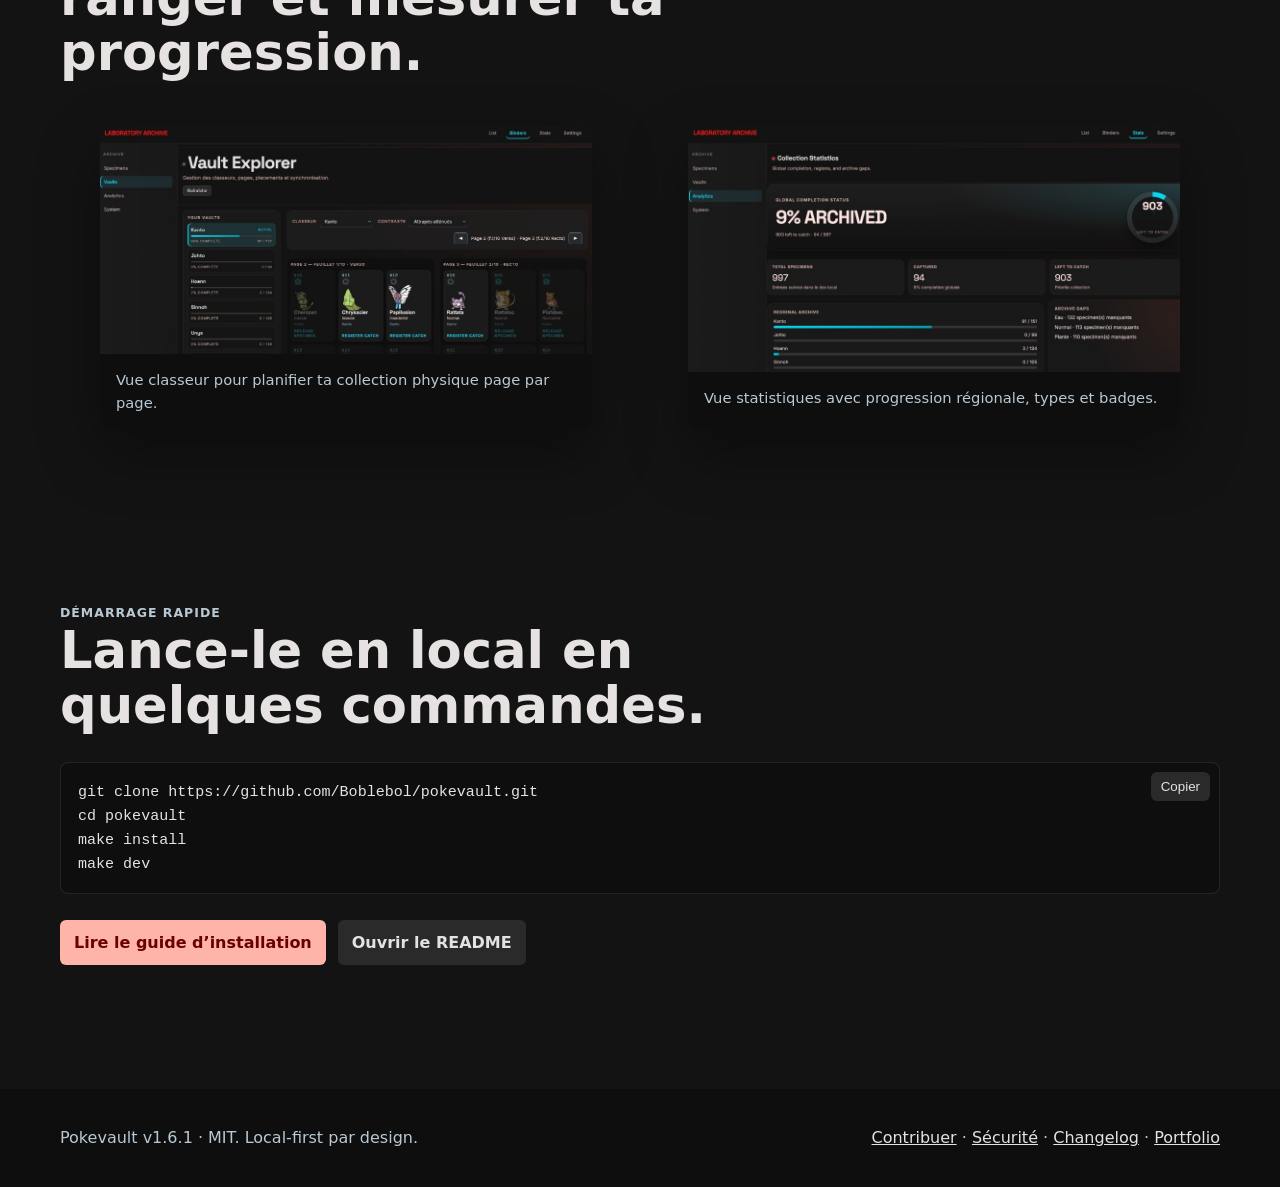
==== commit d40eace7: "fix(web): hide badge requirement previews" ====
--- a/docs/index.html
+++ b/docs/index.html
@@ -129,7 +129,7 @@
 
     <footer class="site-footer">
       <div class="footer-inner">
-        <span data-i18n="landing.footer.status">Pokevault v1.6.0 · MIT. Local-first par design.</span>
+        <span data-i18n="landing.footer.status">Pokevault v1.6.1 · MIT. Local-first par design.</span>
         <span><a href="contributing.html" data-i18n="landing.footer.contribute">Contribuer</a> · <a href="../SECURITY.md" data-i18n="landing.footer.security">Sécurité</a> · <a href="../CHANGELOG.md" data-i18n="landing.footer.changelog">Changelog</a> · <a href="https://alexandre-enouf.fr" data-i18n="landing.footer.portfolio">Portfolio</a></span>
       </div>
     </footer>
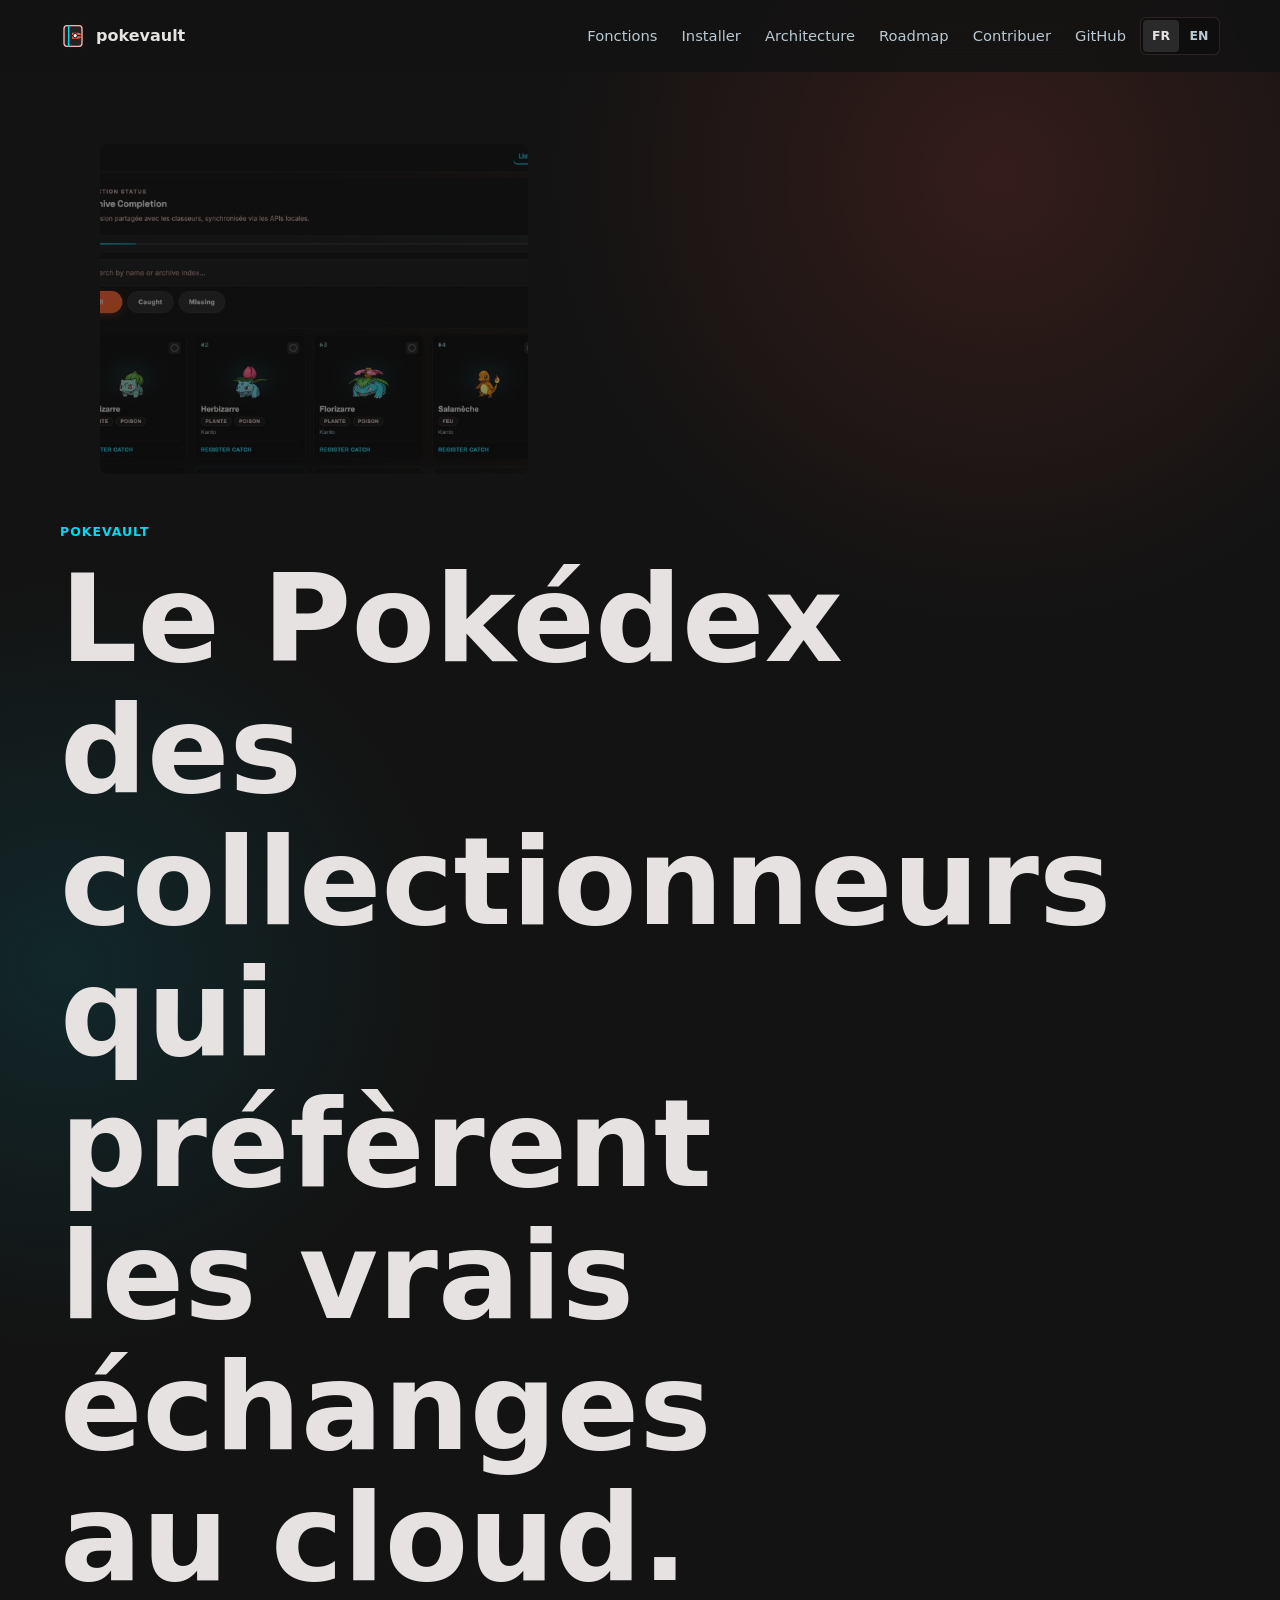
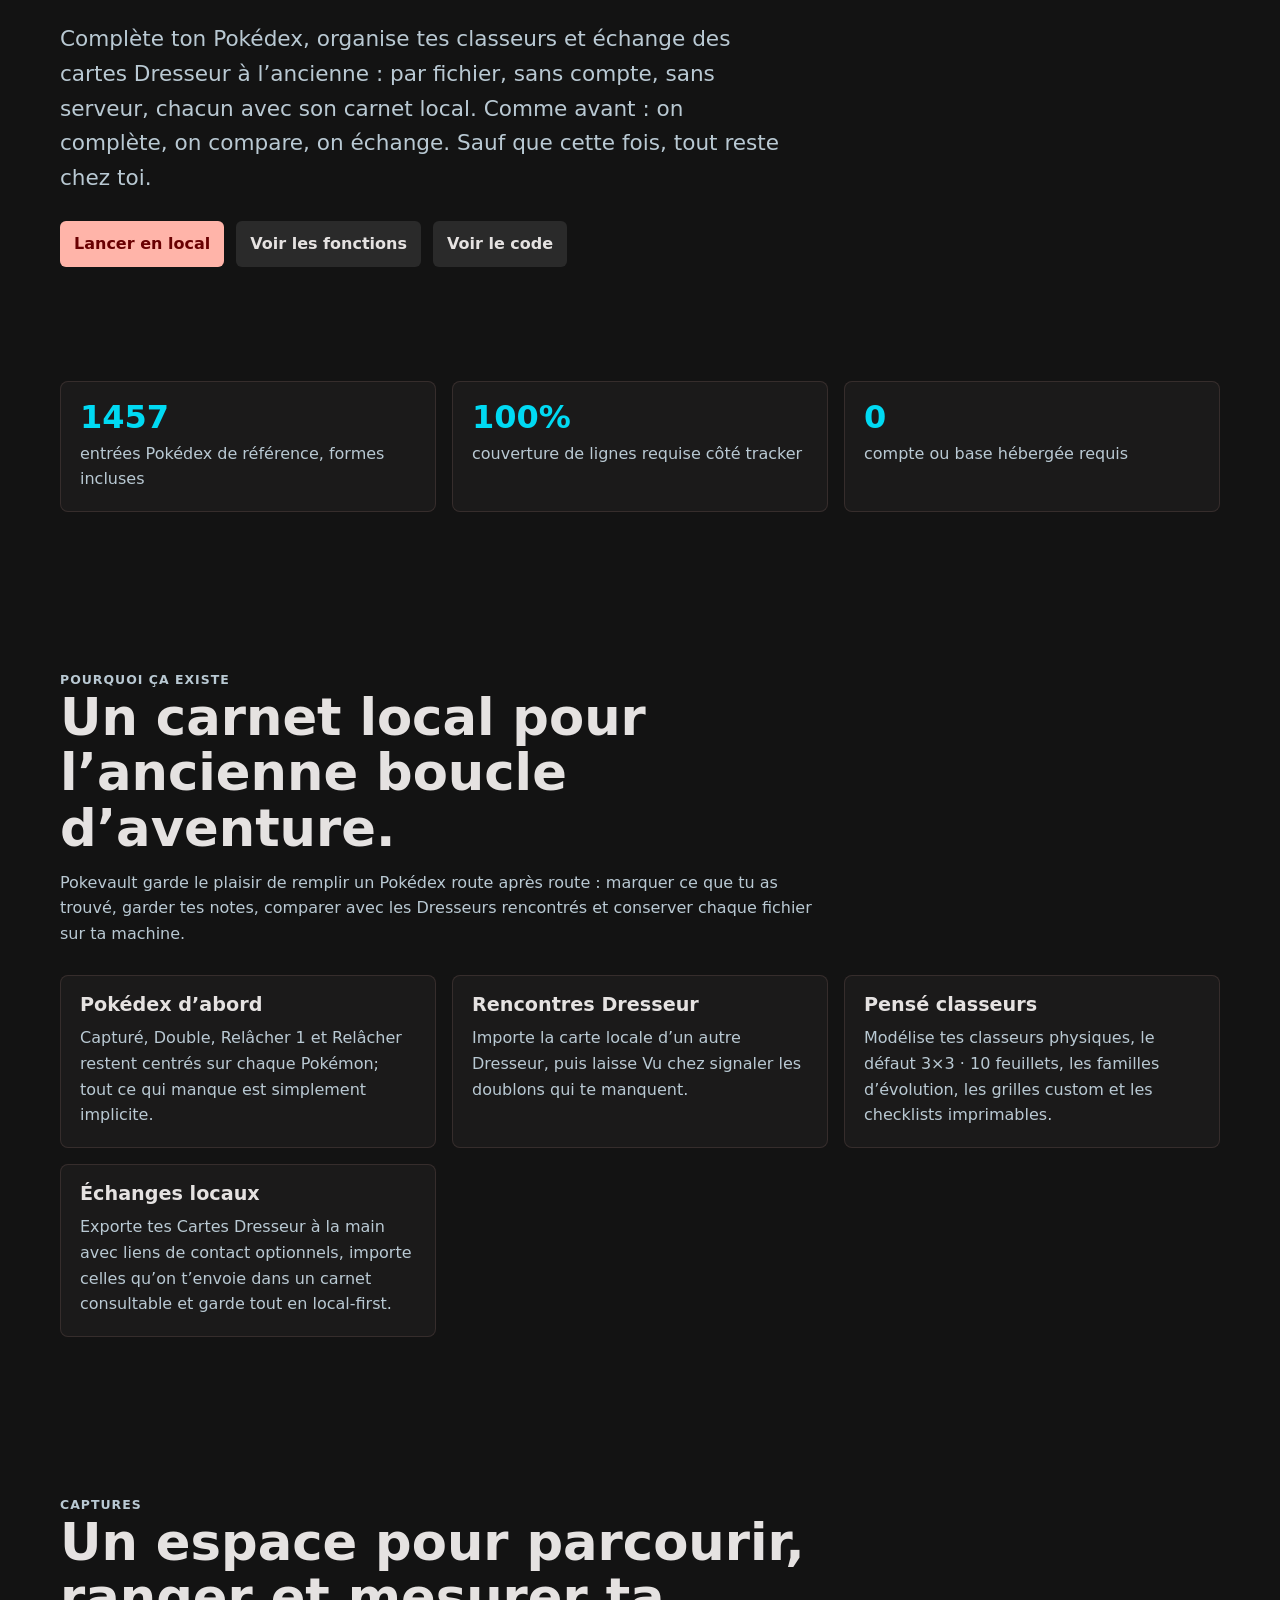
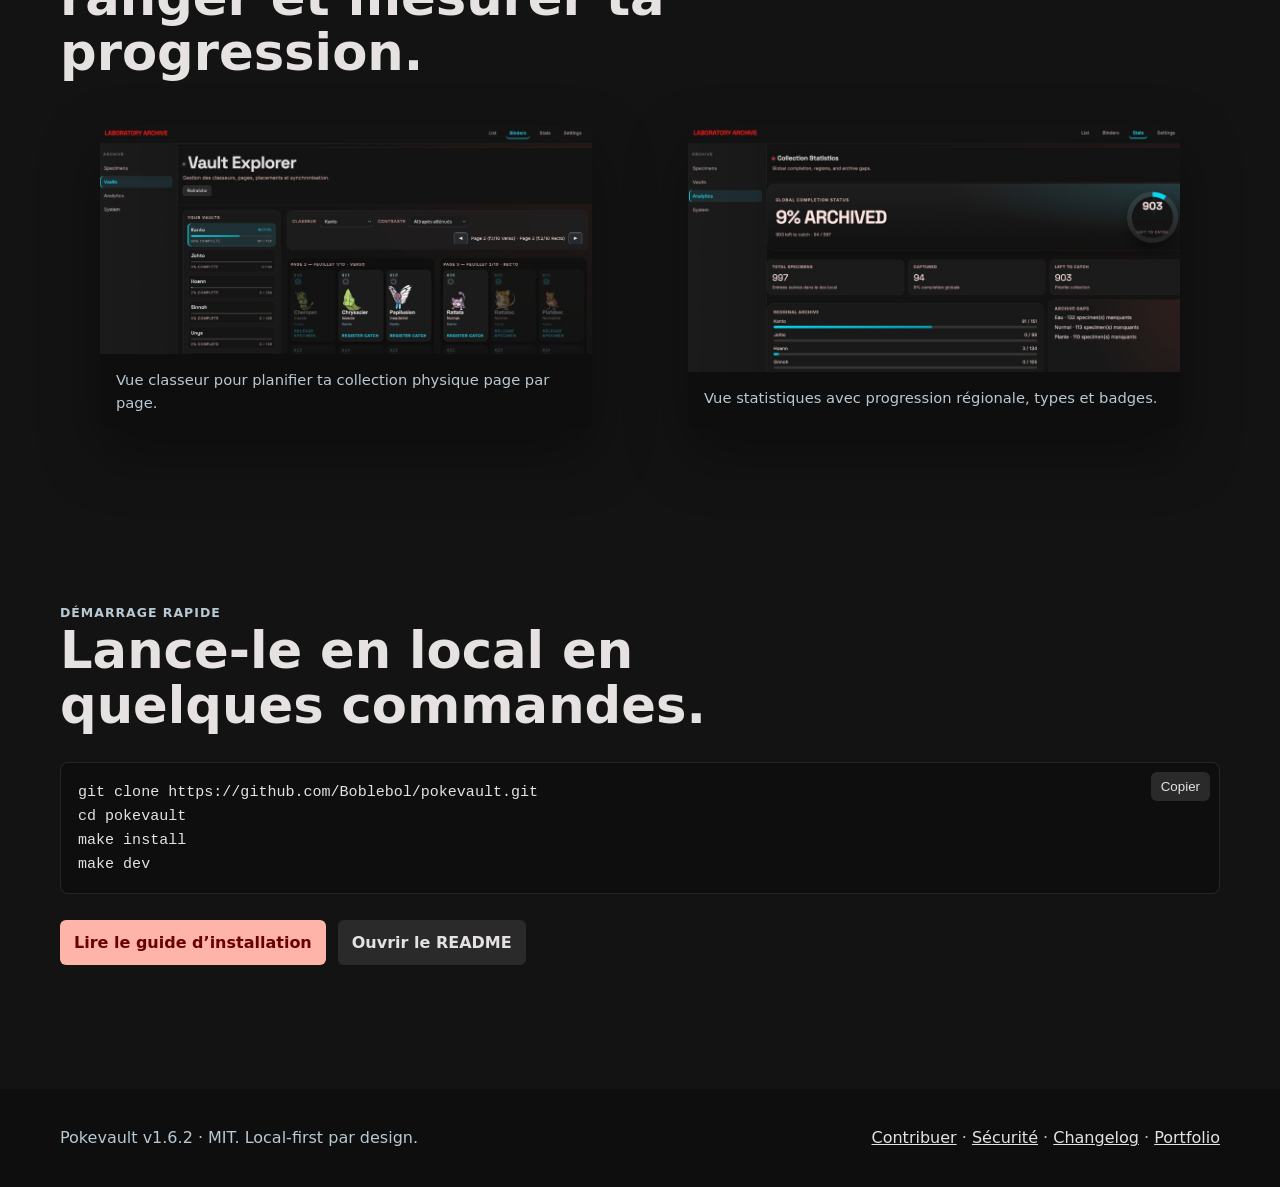
==== commit ed77fbc9: "feat(web): fill game pokedex appearances" ====
--- a/docs/index.html
+++ b/docs/index.html
@@ -129,7 +129,7 @@
 
     <footer class="site-footer">
       <div class="footer-inner">
-        <span data-i18n="landing.footer.status">Pokevault v1.6.1 · MIT. Local-first par design.</span>
+        <span data-i18n="landing.footer.status">Pokevault v1.6.2 · MIT. Local-first par design.</span>
         <span><a href="contributing.html" data-i18n="landing.footer.contribute">Contribuer</a> · <a href="../SECURITY.md" data-i18n="landing.footer.security">Sécurité</a> · <a href="../CHANGELOG.md" data-i18n="landing.footer.changelog">Changelog</a> · <a href="https://alexandre-enouf.fr" data-i18n="landing.footer.portfolio">Portfolio</a></span>
       </div>
     </footer>
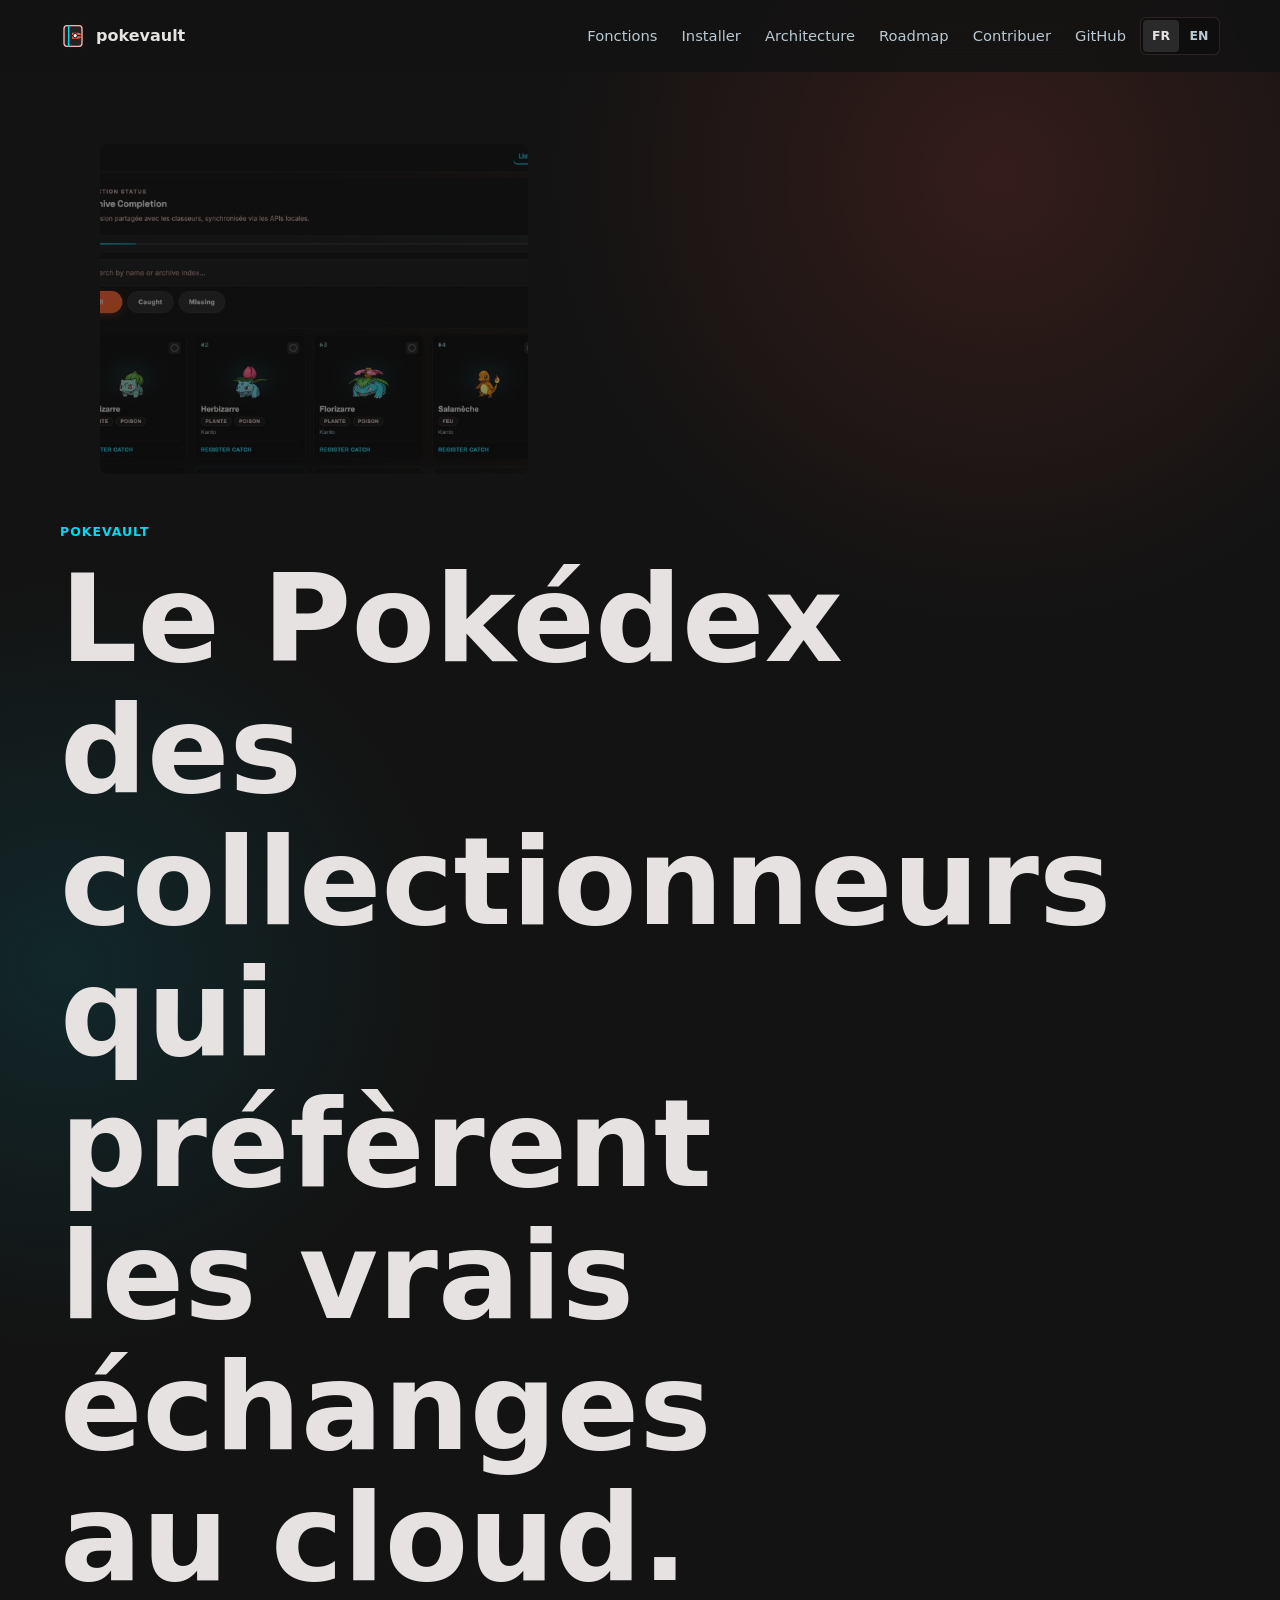
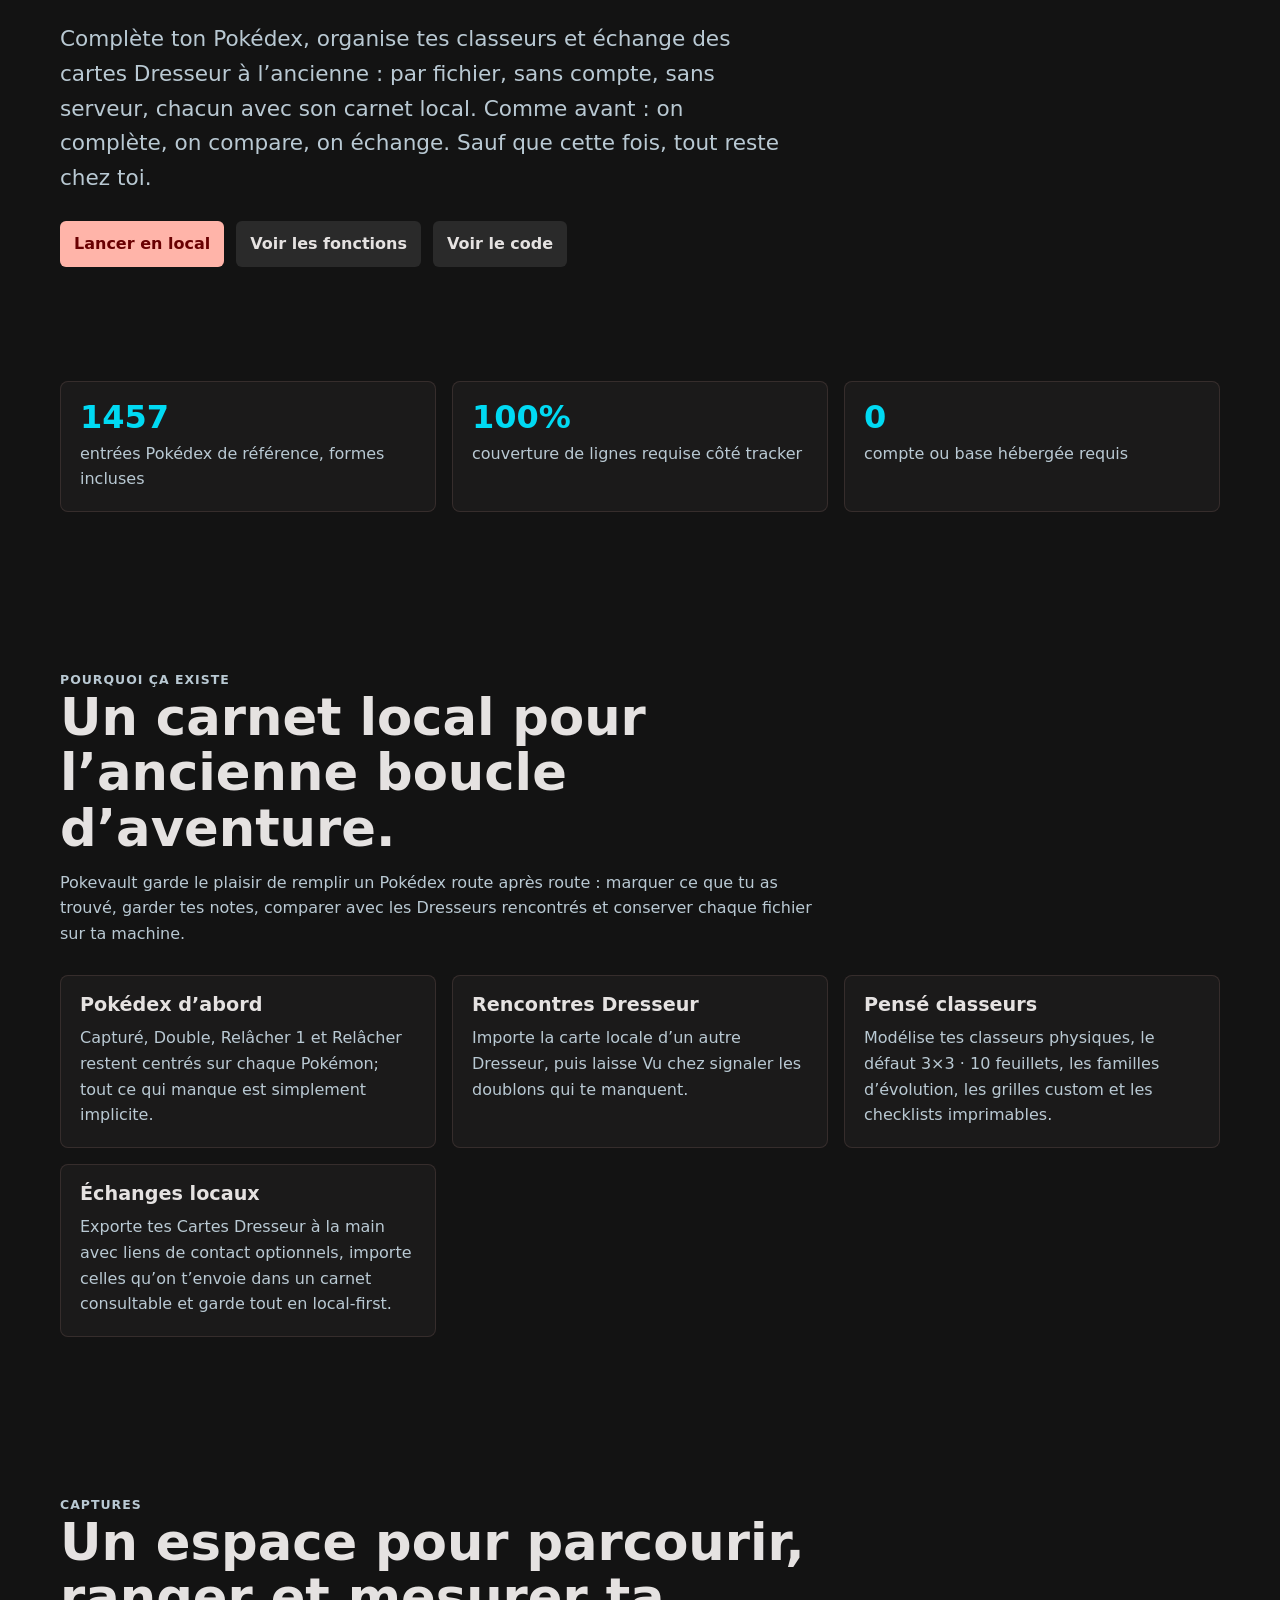
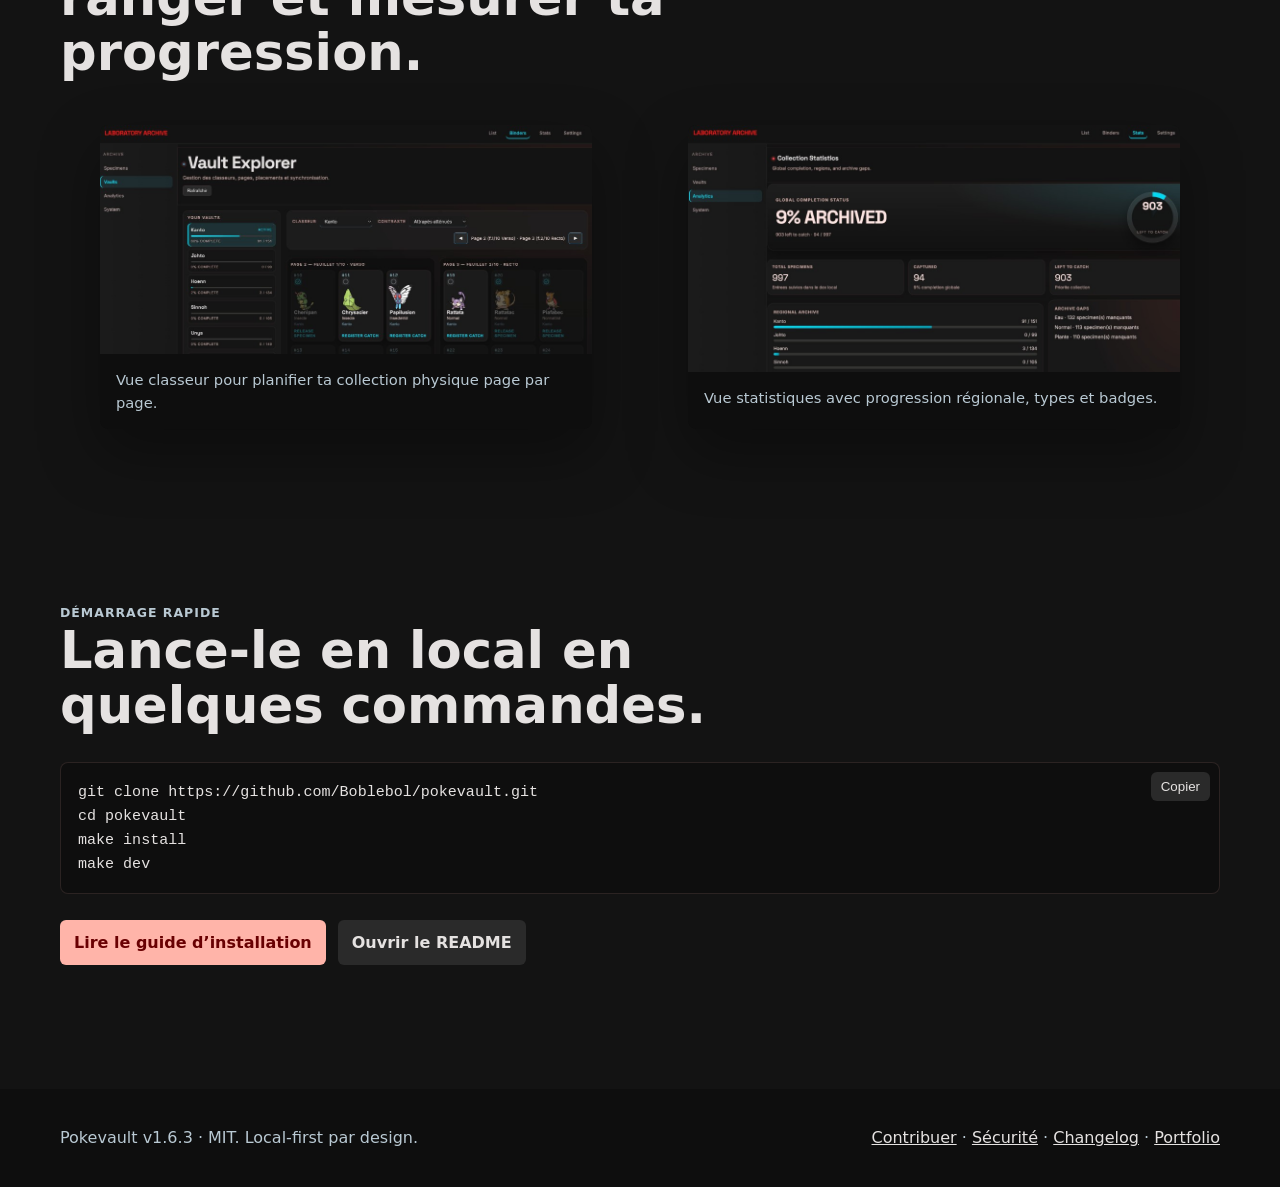
==== commit a4ea9d8b: "feat(settings): add data maintenance controls" ====
--- a/docs/index.html
+++ b/docs/index.html
@@ -129,7 +129,7 @@
 
     <footer class="site-footer">
       <div class="footer-inner">
-        <span data-i18n="landing.footer.status">Pokevault v1.6.2 · MIT. Local-first par design.</span>
+        <span data-i18n="landing.footer.status">Pokevault v1.6.3 · MIT. Local-first par design.</span>
         <span><a href="contributing.html" data-i18n="landing.footer.contribute">Contribuer</a> · <a href="../SECURITY.md" data-i18n="landing.footer.security">Sécurité</a> · <a href="../CHANGELOG.md" data-i18n="landing.footer.changelog">Changelog</a> · <a href="https://alexandre-enouf.fr" data-i18n="landing.footer.portfolio">Portfolio</a></span>
       </div>
     </footer>
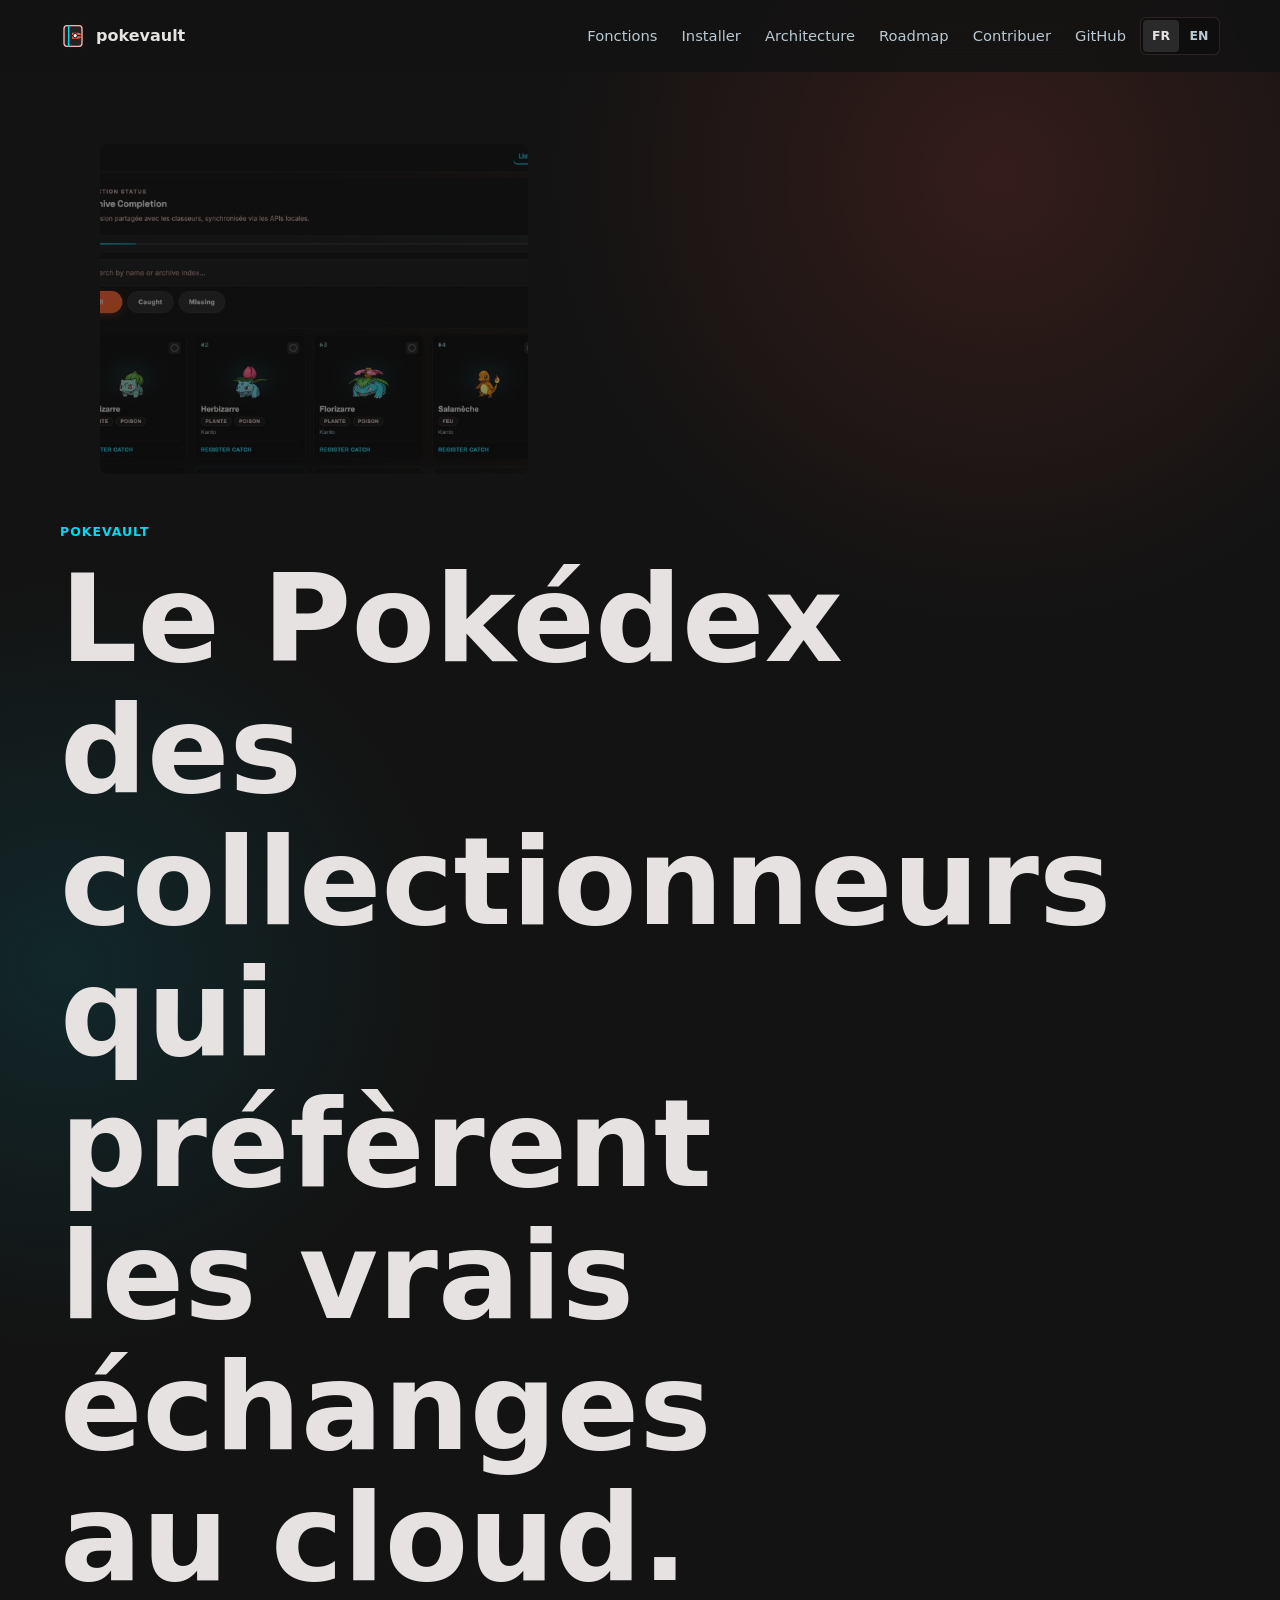
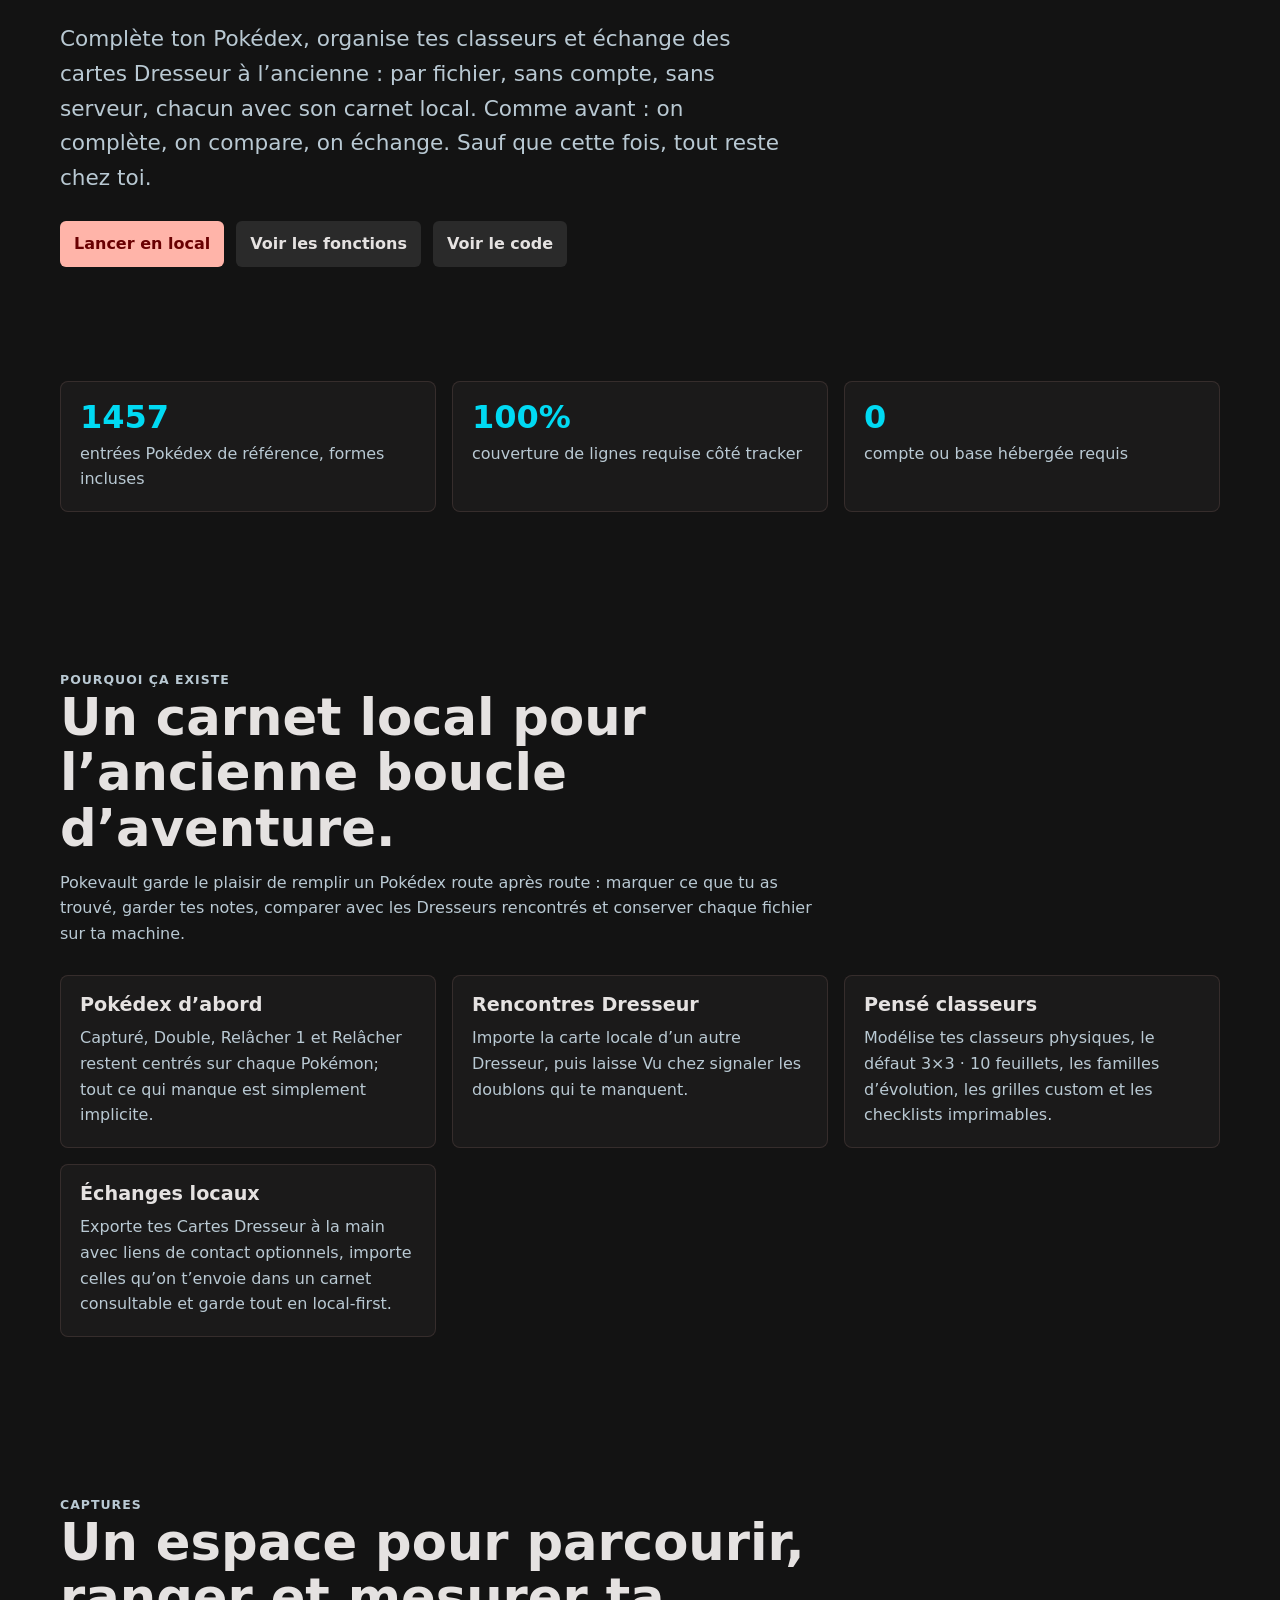
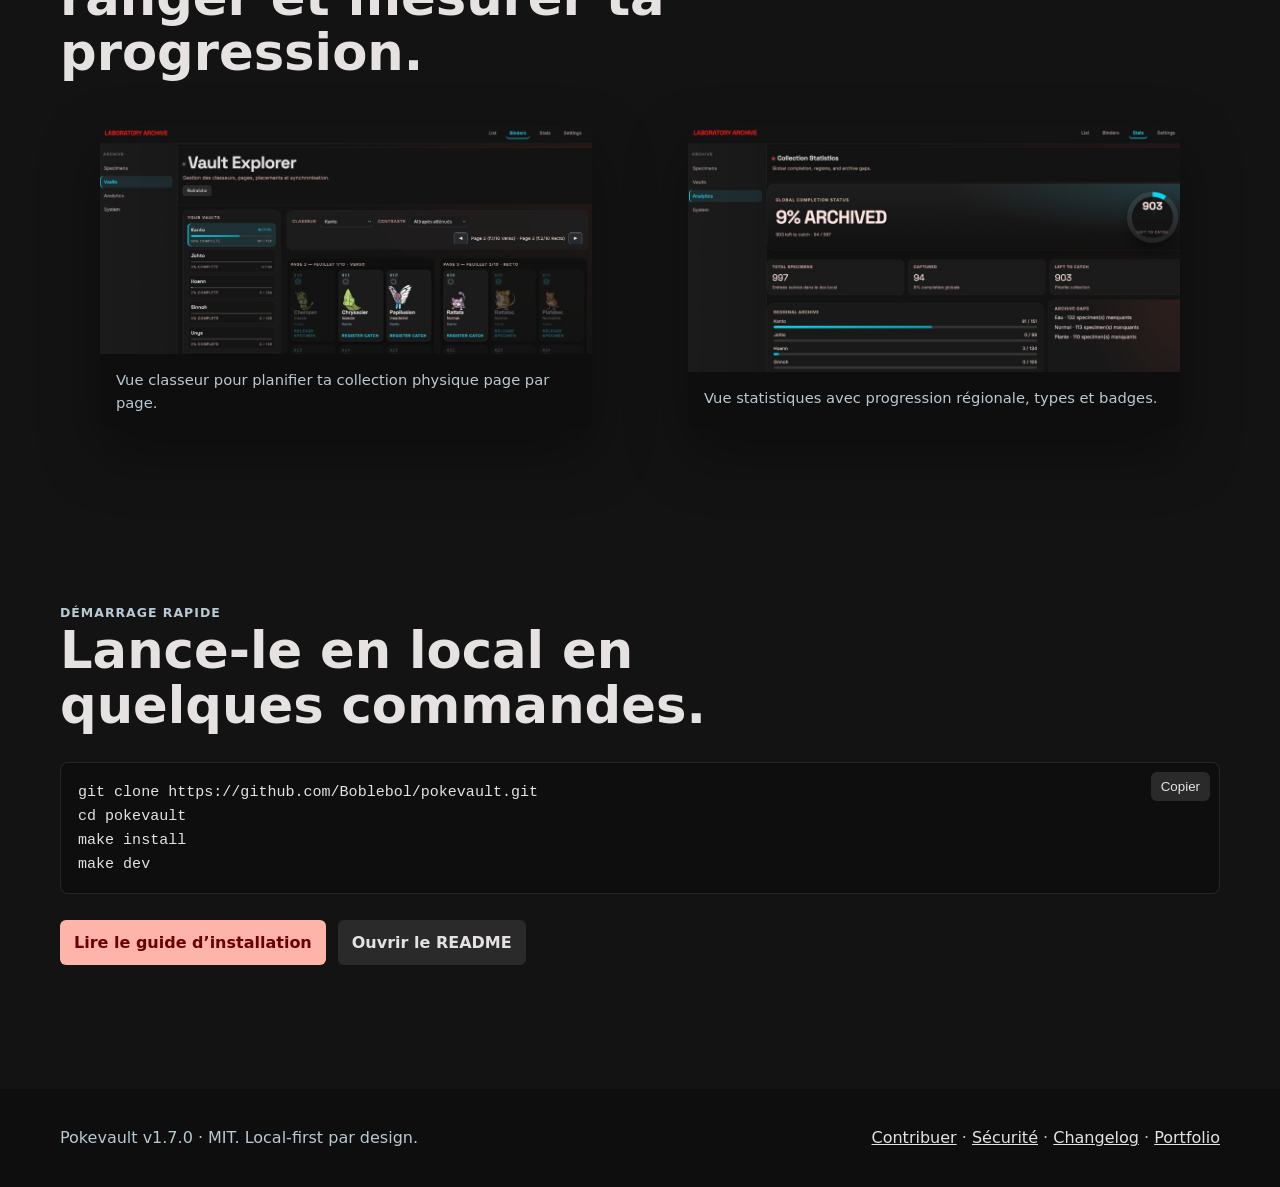
==== commit e27d84dd: "chore(release): version 1.7.0" ====
--- a/docs/index.html
+++ b/docs/index.html
@@ -74,7 +74,7 @@
         <div class="grid grid-3">
           <article class="feature">
             <h3 data-i18n="landing.feature.pokedex.title">Pokédex d’abord</h3>
-            <p data-i18n="landing.feature.pokedex.text">Capturé, Double, Relâcher 1 et Relâcher restent centrés sur chaque Pokémon; tout ce qui manque est simplement implicite.</p>
+            <p data-i18n="landing.feature.pokedex.text">Capturé, Double et Relâcher restent centrés sur chaque Pokémon; tout ce qui manque est simplement implicite.</p>
           </article>
           <article class="feature">
             <h3 data-i18n="landing.feature.trainers.title">Rencontres Dresseur</h3>
@@ -82,7 +82,7 @@
           </article>
           <article class="feature">
             <h3 data-i18n="landing.feature.binders.title">Pensé classeurs</h3>
-            <p data-i18n="landing.feature.binders.text">Modélise tes classeurs physiques, le défaut 3×3 · 10 feuillets, les familles d’évolution, les grilles custom et les checklists imprimables.</p>
+            <p data-i18n="landing.feature.binders.text">Modélise tes classeurs physiques, le défaut 3×3 · 10 feuillets, les familles d’évolution et l'alignement strict.</p>
           </article>
           <article class="feature">
             <h3 data-i18n="landing.feature.local.title">Échanges locaux</h3>
@@ -129,7 +129,7 @@
 
     <footer class="site-footer">
       <div class="footer-inner">
-        <span data-i18n="landing.footer.status">Pokevault v1.6.3 · MIT. Local-first par design.</span>
+        <span data-i18n="landing.footer.status">Pokevault v1.7.0 · MIT. Local-first par design.</span>
         <span><a href="contributing.html" data-i18n="landing.footer.contribute">Contribuer</a> · <a href="../SECURITY.md" data-i18n="landing.footer.security">Sécurité</a> · <a href="../CHANGELOG.md" data-i18n="landing.footer.changelog">Changelog</a> · <a href="https://alexandre-enouf.fr" data-i18n="landing.footer.portfolio">Portfolio</a></span>
       </div>
     </footer>
